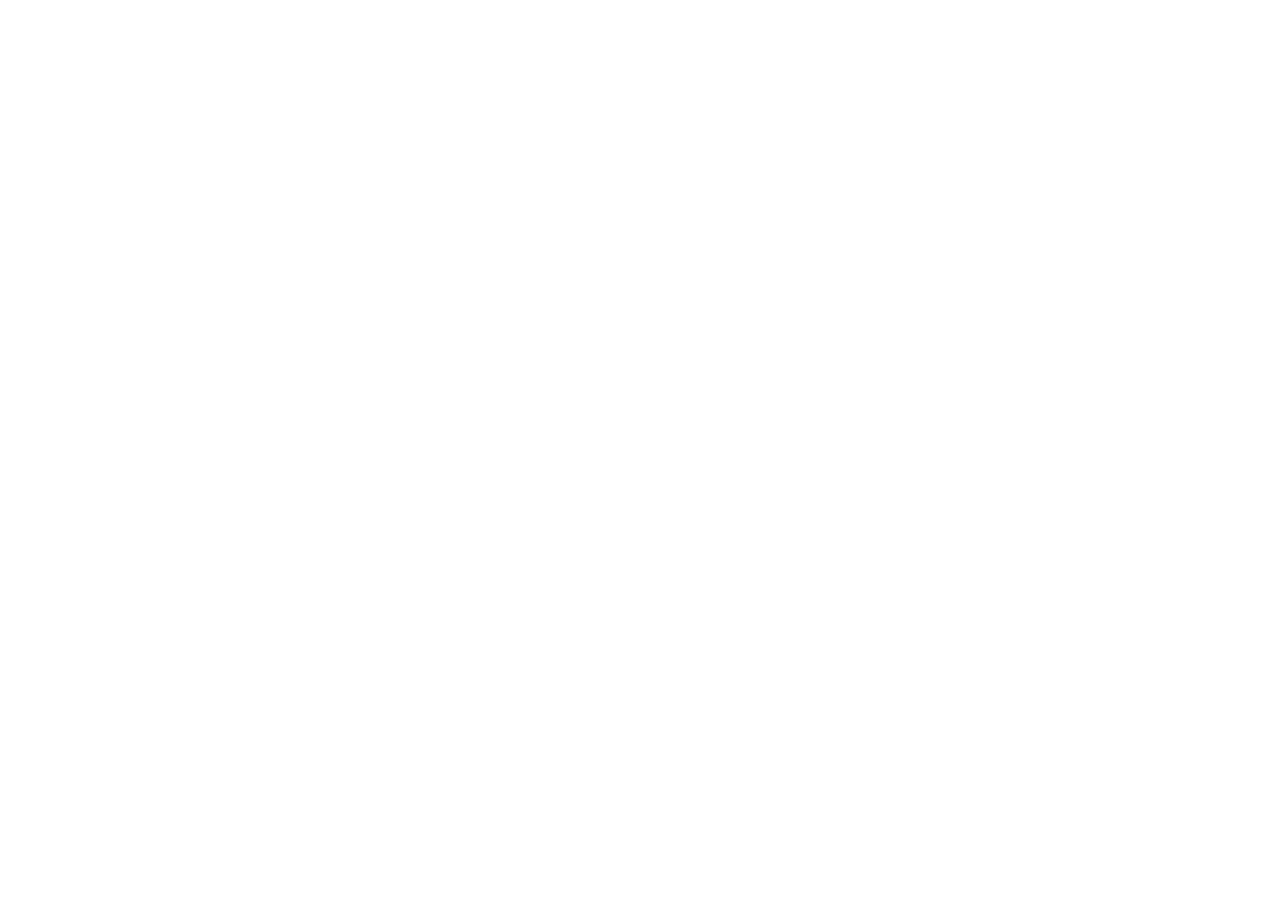
==== index.html @ c8b1a484 "1st commit" ====
<!DOCTYPE html>
<html lang="ja">
<head>
  <meta charset="UTF-8">
  <meta http-equiv="X-UA-Compatible" content="IE=edge">
  <meta name="viewport" content="width=device-width, initial-scale=1.0">
  <title>Document</title>
</head>
<body>
  
</body>
</html>
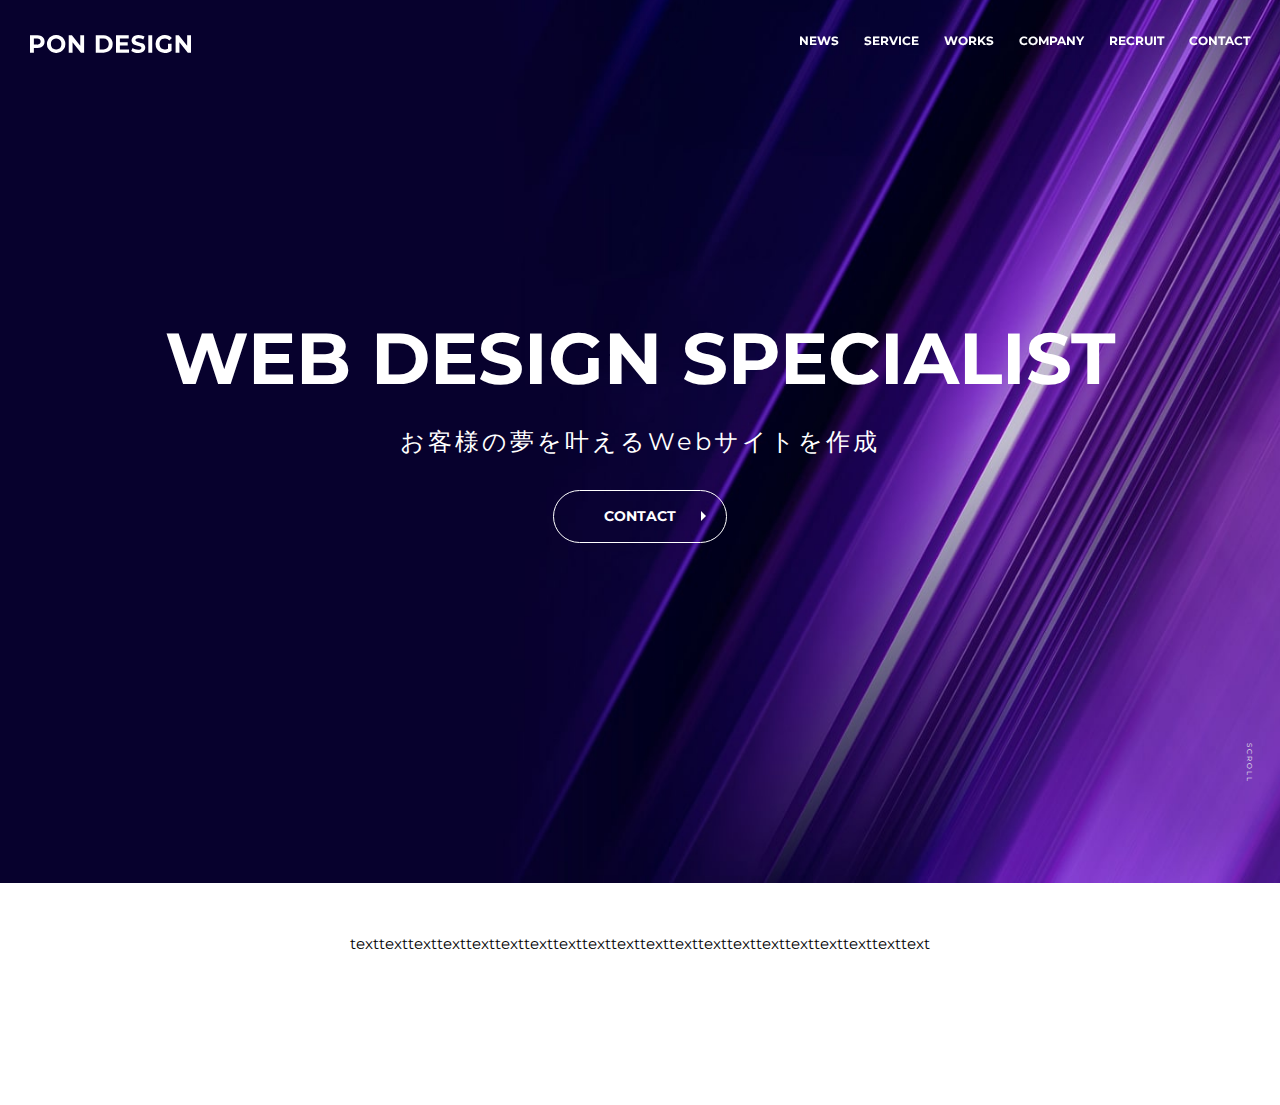
==== commit e07b43d8: "create header" ====
--- a/index.html
+++ b/index.html
@@ -1,12 +1,71 @@
 <!DOCTYPE html>
 <html lang="ja">
+
 <head>
   <meta charset="UTF-8">
   <meta http-equiv="X-UA-Compatible" content="IE=edge">
   <meta name="viewport" content="width=device-width, initial-scale=1.0">
   <title>Document</title>
+  <link rel="preconnect" href="https://fonts.googleapis.com">
+  <link rel="preconnect" href="https://fonts.gstatic.com" crossorigin>
+  <link href="https://fonts.googleapis.com/css2?family=Montserrat:wght@400;700&display=swap" rel="stylesheet">
+  <link rel="icon" type="image/x-icon" href="./img/favicon.ico">
+  <link rel="stylesheet" href="css/reset.css">
+  <link rel="stylesheet" href="css/style.css">
 </head>
+
 <body>
-  
+    <header class="flex">
+      <h1><a href="#"><img src="./img/logo.svg" alt="logo"></a></h1>
+
+      <nav class="gnav show">
+        <ul class="gnav_list flex">
+          <li><a href="#news">NEWS</a></li>
+          <li><a href="#service">SERVICE</a></li>
+          <li><a href="#works">WORKS</a></li>
+          <li><a href="#company">COMPANY</a></li>
+          <li><a href="#recruit">RECRUIT</a></li>
+          <li><a href="#contact">CONTACT</a></li>
+        </ul>
+      </nav>
+
+
+      <nav class="gnavSP">
+        <ul>
+          <li><a href="#news">NEWS</a></li>
+          <li><a href="#service">SERVICE</a></li>
+          <li><a href="#works">WORKS</a></li>
+          <li><a href="#company">COMPANY</a></li>
+          <li><a href="#recruit">RECRUIT</a></li>
+          <li><a href="#contact">CONTACT</a></li>
+        </ul>
+      </nav>
+
+      <button type="button" id="js-btnMenu" class="btnMenu">
+        <span class="btnMenu-line"></span>
+      </button>
+    </header>
+<div class="top_wrapper">
+    <div id="main_visual" class="centering_flex">
+      <div>
+        <h2>WEB DESIGN SPECIALIST</h2>
+        <p>お客様の夢を叶える<br>Webサイトを作成</p>
+        <button class="transparent_btn" type="button"><a href="./contact.html" id="button_after">CONTACT</a></button>
+      </div>
+      <div class="scrolldown1"><span>SCROLL</span></div>
+    </div>
+    <main>
+    <div class="main_wrapper ">
+      <p>
+      texttexttexttexttexttexttexttexttexttexttexttexttexttexttexttexttexttexttexttext
+    </p>
+    </div>
+  </main>
+</div>
+  <!-- <script src="./js/header.js"></script> -->
+
+  <!-- <script src="./js/footer.js"></script> -->
+  <script src="./js/main.js"></script>
 </body>
+
 </html>--- a/css/style.css
+++ b/css/style.css
@@ -0,0 +1,402 @@
+html {
+  font-size: 62.5%;
+}
+
+body {
+  font-size: 1.5rem;
+  line-height: 1.5;
+  font-family: "Montserrat", Arial, "Hiragino Kaku Gothic ProN", "Hiragino Sans", Meiryo, sans-serif;
+}
+
+h1,
+h2,
+h3,
+h4,
+h5,
+h6 {
+  font-weight: bold;
+}
+
+a {
+  display: inline-block;
+}
+
+img {
+  max-width: 100%;
+}
+
+.main_wrapper {
+  padding: 0 15px;
+  max-width: 1110px;
+  margin: 50px auto;
+  text-align: center;
+}
+
+.flex {
+  display: -webkit-box;
+  display: -ms-flexbox;
+  display: flex;
+  -webkit-box-pack: justify;
+      -ms-flex-pack: justify;
+          justify-content: space-between;
+  -webkit-box-align: center;
+      -ms-flex-align: center;
+          align-items: center;
+}
+
+.centering_flex {
+  display: -webkit-box;
+  display: -ms-flexbox;
+  display: flex;
+  -webkit-box-pack: center;
+      -ms-flex-pack: center;
+          justify-content: center;
+  -webkit-box-align: center;
+      -ms-flex-align: center;
+          align-items: center;
+}
+
+/*--------------------------------
+button
+---------------------------------*/
+.transparent_btn {
+  font-size: 1.4rem;
+  font-weight: bold;
+  padding: 15px 50px;
+  border-radius: 30px;
+  border: 1px solid white;
+  position: relative;
+}
+
+.transparent_btn a {
+  -webkit-transition: all 0.3s ease;
+  transition: all 0.3s ease;
+}
+
+.transparent_btn a::after {
+  content: "";
+  height: 10px;
+  width: 10px;
+  position: absolute;
+  right: 15px;
+  top: 20px;
+  border: 5px solid transparent;
+  border-left: 5px solid white;
+  -webkit-transition: all 0.2s ease;
+  transition: all 0.2s ease;
+}
+
+.transparent_btn .clicked::after {
+  -webkit-transform: translateX(5px);
+          transform: translateX(5px);
+}
+
+/*--------------------------------
+scroll animation
+---------------------------------*/
+.scrolldown1 {
+  position: absolute;
+  right: 30px;
+  bottom: 80px;
+}
+
+.scrolldown1 span {
+  -webkit-writing-mode: vertical-rl;
+      -ms-writing-mode: tb-rl;
+          writing-mode: vertical-rl;
+  position: absolute;
+  left: -7px;
+  top: -60px;
+  color: #eee;
+  font-size: 0.7rem;
+  letter-spacing: 0.3em;
+}
+
+.scrolldown1::after {
+  content: "";
+  position: absolute;
+  top: 100px;
+  width: 1px;
+  height: 0;
+  background: #eee;
+  -webkit-animation: pathmove 1.5s ease-in-out infinite;
+          animation: pathmove 1.5s ease-in-out infinite;
+}
+
+@-webkit-keyframes pathmove {
+  0% {
+    height: 0;
+    top: 0;
+  }
+  20% {
+    height: 100px;
+    top: 0;
+  }
+  40% {
+    height: 100px;
+    top: 0px;
+  }
+  60% {
+    height: 0;
+    top: 100px;
+  }
+  100% {
+    height: 0;
+    top: 100px;
+  }
+}
+
+@keyframes pathmove {
+  0% {
+    height: 0;
+    top: 0;
+  }
+  20% {
+    height: 100px;
+    top: 0;
+  }
+  40% {
+    height: 100px;
+    top: 0px;
+  }
+  60% {
+    height: 0;
+    top: 100px;
+  }
+  100% {
+    height: 0;
+    top: 100px;
+  }
+}
+
+/*--------------------------------
+header
+---------------------------------*/
+header {
+  color: white;
+  width: 100%;
+  font-weight: bold;
+  padding: 30px 30px;
+  position: -webkit-sticky;
+  position: sticky;
+  top: 0px;
+  z-index: 2;
+  -webkit-transition: all 0.3s ease;
+  transition: all 0.3s ease;
+}
+
+header.is_fixed {
+  position: fixed;
+  top: 0;
+  left: 0;
+  padding: 20px 30px;
+  background-color: #19141d;
+}
+
+header .gnav_list li {
+  font-size: 1.2rem;
+  display: inline-block;
+  padding-left: 25px;
+}
+
+header .gnav_list li a {
+  position: relative;
+}
+
+header .gnav_list li a::after {
+  content: "";
+  height: 1px;
+  width: 0;
+  position: absolute;
+  left: 0;
+  bottom: -5px;
+  background-color: white;
+  -webkit-transition: all 0.3s ease;
+  transition: all 0.3s ease;
+}
+
+header .gnav_list li a:hover::after {
+  width: 100%;
+}
+
+header .gnavSP {
+  display: none;
+}
+
+header .btnMenu {
+  display: none;
+}
+
+.top_wrapper {
+  position: relative;
+  top: -100px;
+}
+
+/*--------------------------------
+main_visual
+---------------------------------*/
+#main_visual {
+  position: relative;
+  background-image: url(../img/hero.jpg);
+  background-repeat: no-repeat;
+  background-position: center center;
+  background-size: cover;
+  height: 100vh;
+  color: #fff;
+  text-align: center;
+}
+
+#main_visual h2 {
+  font-size: 7.2rem;
+  line-height: 1;
+  margin-bottom: 30px;
+}
+
+#main_visual p {
+  font-size: 2.4rem;
+  margin-bottom: 30px;
+  letter-spacing: 0.3rem;
+}
+
+#main_visual p br {
+  display: none;
+}
+
+/*--------------------------------
+other
+---------------------------------*/
+.sample {
+  height: 400px;
+  background-color: antiquewhite;
+}
+
+/*--------------------------------
+SP
+---------------------------------*/
+@media screen and (max-width: 768px) {
+  header {
+    position: fixed;
+    padding: 20px 30px;
+  }
+  header.is_fixed {
+    background-color: transparent;
+  }
+  header img {
+    width: 120px;
+    display: -webkit-box;
+    display: -ms-flexbox;
+    display: flex;
+    -webkit-box-align: center;
+        -ms-flex-align: center;
+            align-items: center;
+  }
+  header .gnav {
+    display: none;
+  }
+  header .gnavSP {
+    position: fixed;
+    top: 0;
+    left: 0;
+    display: -webkit-box;
+    display: -ms-flexbox;
+    display: flex;
+    -webkit-box-orient: vertical;
+    -webkit-box-direction: normal;
+        -ms-flex-direction: column;
+            flex-direction: column;
+    visibility: hidden;
+    -webkit-box-align: center;
+        -ms-flex-align: center;
+            align-items: center;
+    -webkit-box-pack: center;
+        -ms-flex-pack: center;
+            justify-content: center;
+    width: 100%;
+    height: 100%;
+    -webkit-transition: all 0.3s ease;
+    transition: all 0.3s ease;
+    opacity: 0;
+    background: linear-gradient(135deg, #7a33a3, #11095a);
+    text-align: center;
+    z-index: 2;
+  }
+  header .gnavSP li:not(:last-child) {
+    margin-bottom: 25px;
+  }
+  header .show {
+    visibility: visible;
+    opacity: 1;
+  }
+  header .btnMenu {
+    display: inline-block;
+    width: 30px;
+    height: 30px;
+    text-align: center;
+  }
+  header .btnMenu-line {
+    position: relative;
+    z-index: 3;
+    display: block;
+    width: 30px;
+    height: 2px;
+    -webkit-transition: all .3s;
+    transition: all .3s;
+    border-radius: 4px;
+    background-color: #fff;
+  }
+  header .btnMenu-line::before,
+  header .btnMenu-line::after {
+    position: absolute;
+    display: block;
+    width: 100%;
+    height: 100%;
+    content: "";
+    -webkit-transition: inherit;
+    transition: inherit;
+    border-radius: 4px;
+    background-color: inherit;
+  }
+  header .btnMenu-line::before {
+    top: -8px;
+  }
+  header .btnMenu-line::after {
+    top: 8px;
+  }
+  header .btnMenu.active .btnMenu-line {
+    background-color: transparent;
+  }
+  header .btnMenu.active .btnMenu-line::before,
+  header .btnMenu.active .btnMenu-line::after {
+    top: 0;
+    background-color: #fff;
+  }
+  header .btnMenu.active .btnMenu-line::before {
+    -webkit-transform: rotate(45deg);
+            transform: rotate(45deg);
+  }
+  header .btnMenu.active .btnMenu-line::after {
+    -webkit-transform: rotate(-45deg);
+            transform: rotate(-45deg);
+  }
+  /*--------------------------------
+main_visual
+---------------------------------*/
+  #main_visual {
+    padding: 0 30px;
+    text-align: left;
+  }
+  #main_visual h2 {
+    font-size: 4.8rem;
+    line-height: 1;
+    margin-bottom: 30px;
+  }
+  #main_visual p {
+    font-size: 1.6rem;
+    margin-bottom: 30px;
+    letter-spacing: 0.3rem;
+  }
+  #main_visual p br {
+    display: inline-block;
+  }
+}
+/*# sourceMappingURL=style.css.map */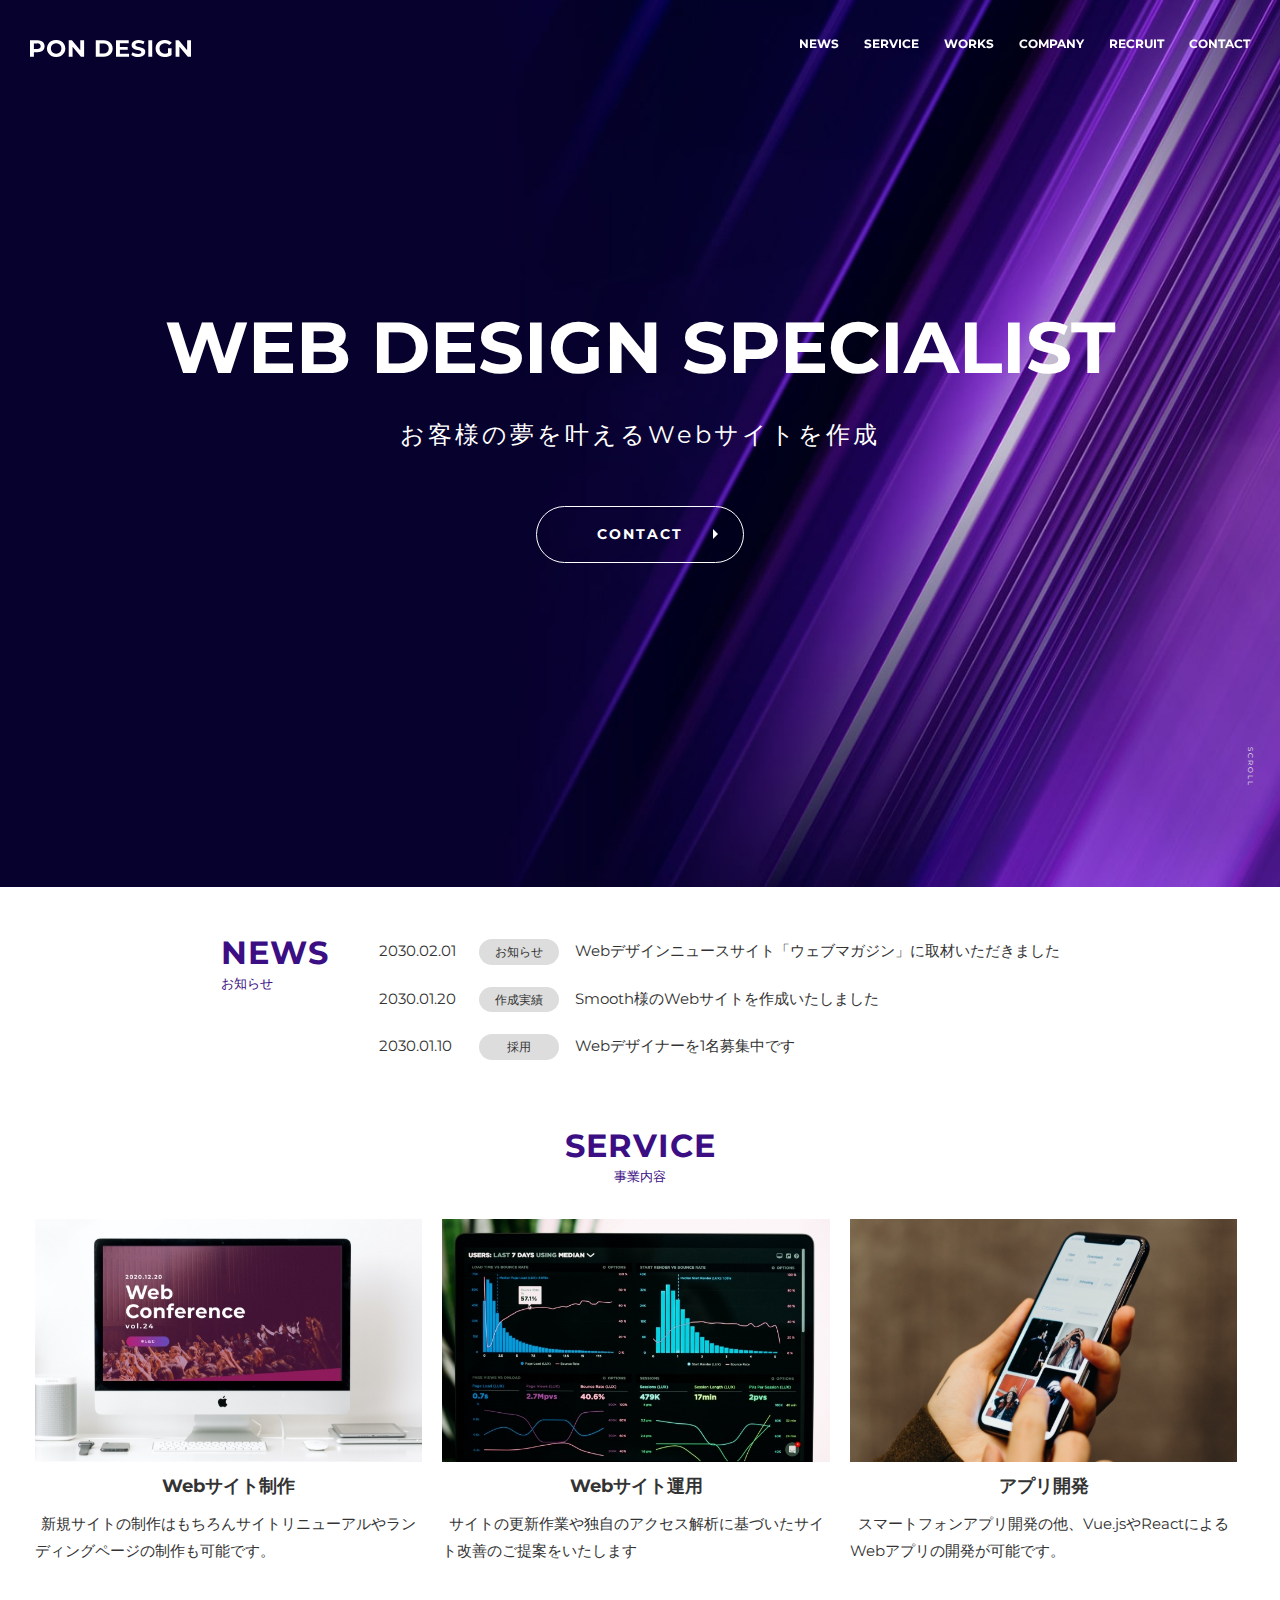
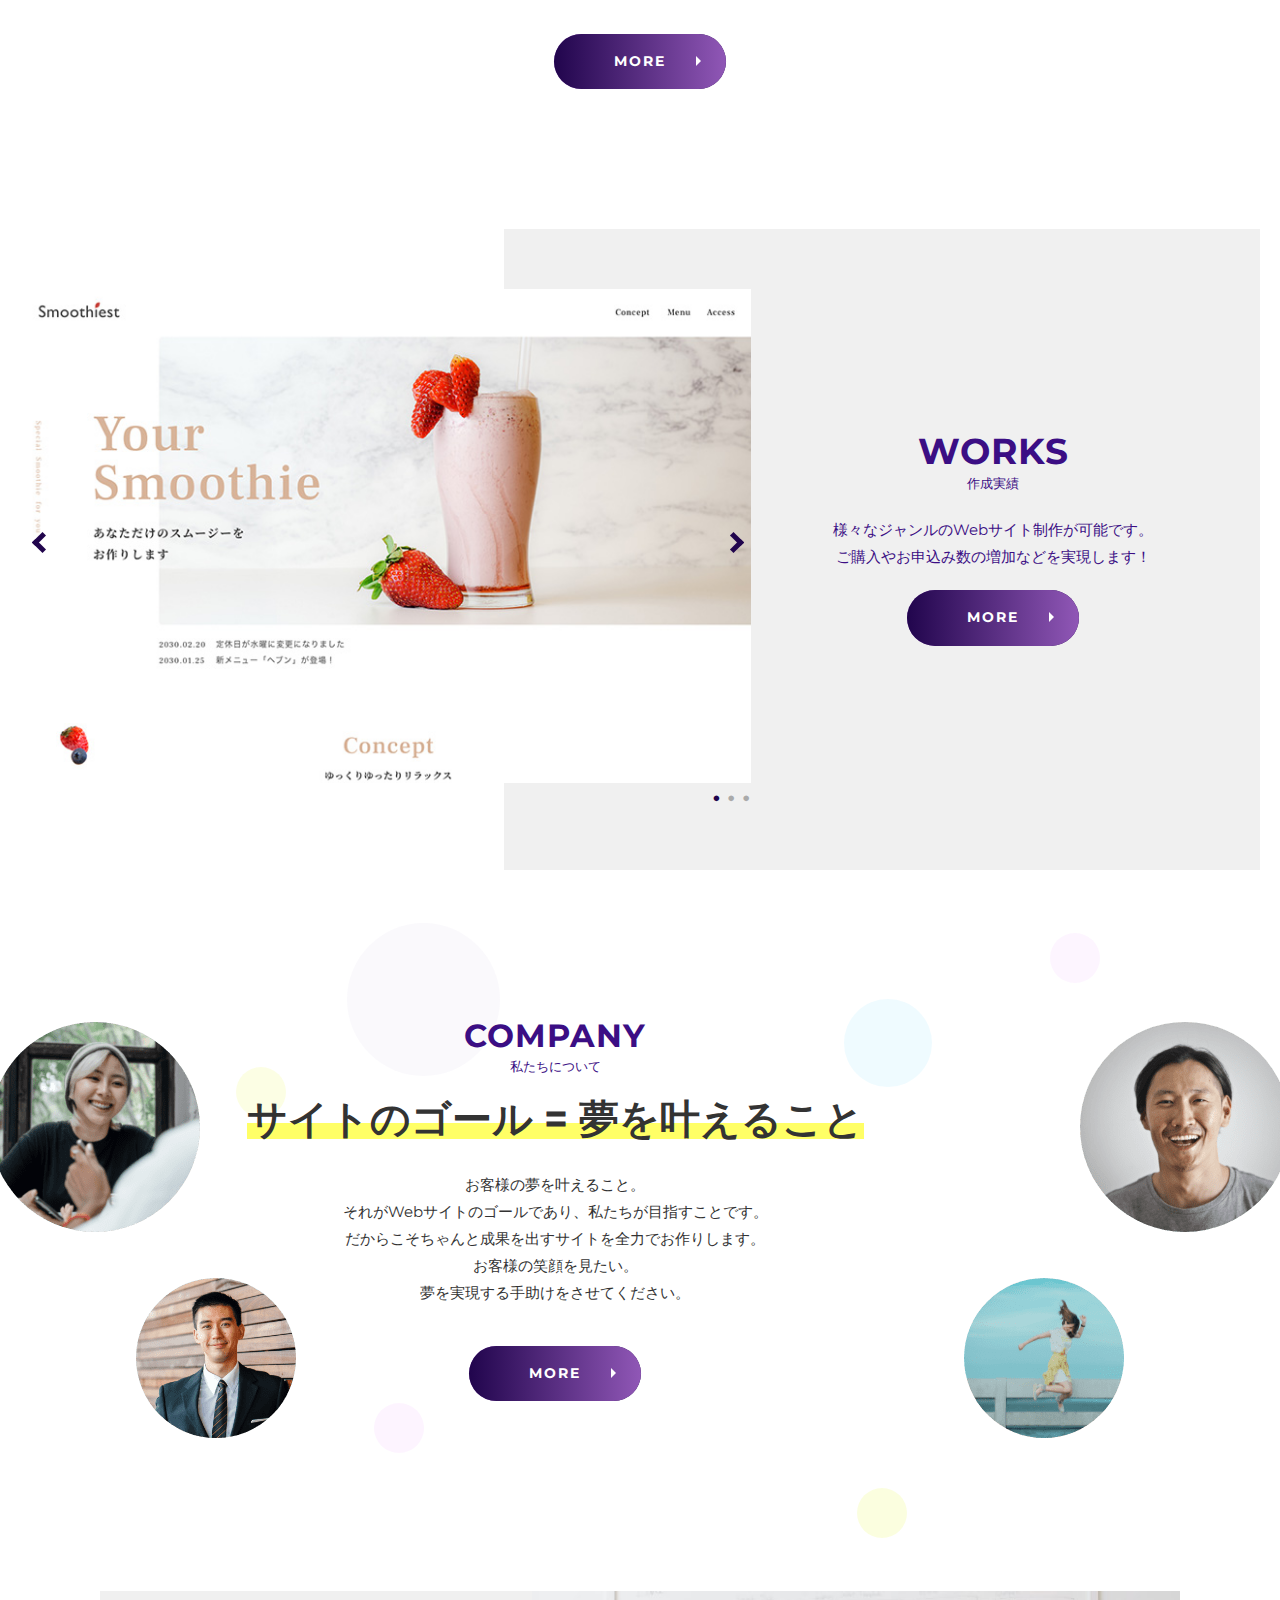
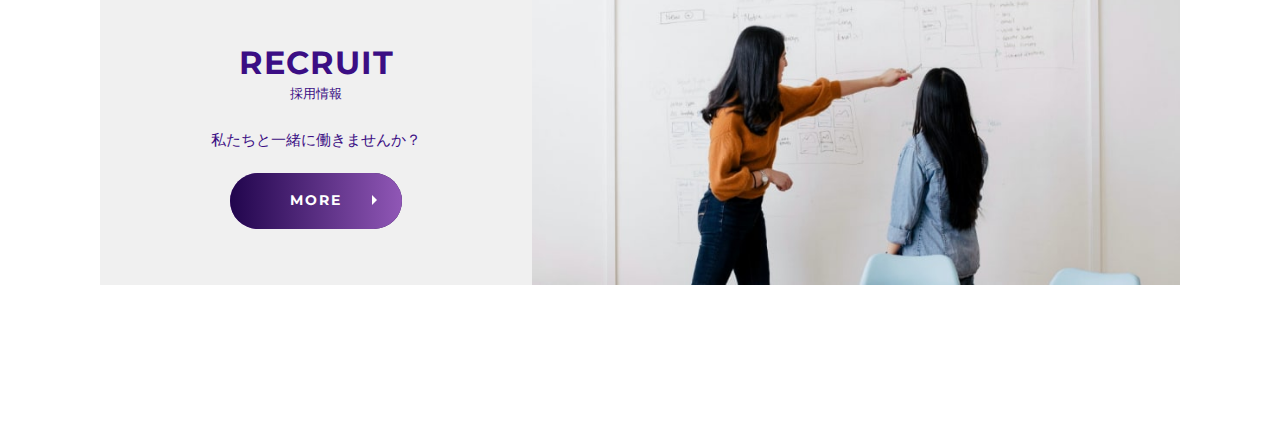
==== commit 4e78846e: "create top page" ====
--- a/index.html
+++ b/index.html
@@ -10,58 +10,186 @@
   <link rel="preconnect" href="https://fonts.gstatic.com" crossorigin>
   <link href="https://fonts.googleapis.com/css2?family=Montserrat:wght@400;700&display=swap" rel="stylesheet">
   <link rel="icon" type="image/x-icon" href="./img/favicon.ico">
-  <link rel="stylesheet" href="css/reset.css">
-  <link rel="stylesheet" href="css/style.css">
+  <link rel="stylesheet" href="scss/style.css">
+  <link rel="stylesheet" href="https://use.fontawesome.com/releases/v5.15.4/css/all.css" integrity="sha384-DyZ88mC6Up2uqS4h/KRgHuoeGwBcD4Ng9SiP4dIRy0EXTlnuz47vAwmeGwVChigm" crossorigin="anonymous">
 </head>
 
 <body>
-    <header class="flex">
-      <h1><a href="#"><img src="./img/logo.svg" alt="logo"></a></h1>
+  
+  <header class="flex">
+    <h1><a href="#"><img src="./img/logo.svg" alt="logo"></a></h1>
 
-      <nav class="gnav show">
-        <ul class="gnav_list flex">
-          <li><a href="#news">NEWS</a></li>
-          <li><a href="#service">SERVICE</a></li>
-          <li><a href="#works">WORKS</a></li>
-          <li><a href="#company">COMPANY</a></li>
-          <li><a href="#recruit">RECRUIT</a></li>
-          <li><a href="#contact">CONTACT</a></li>
-        </ul>
-      </nav>
+    <nav class="gnav show">
+      <ul class="gnav_list flex">
+        <li><a href="#news">NEWS</a></li>
+        <li><a href="#service">SERVICE</a></li>
+        <li><a href="#works">WORKS</a></li>
+        <li><a href="#company">COMPANY</a></li>
+        <li><a href="#recruit">RECRUIT</a></li>
+        <li><a href="#contact">CONTACT</a></li>
+      </ul>
+    </nav>
 
 
-      <nav class="gnavSP">
-        <ul>
-          <li><a href="#news">NEWS</a></li>
-          <li><a href="#service">SERVICE</a></li>
-          <li><a href="#works">WORKS</a></li>
-          <li><a href="#company">COMPANY</a></li>
-          <li><a href="#recruit">RECRUIT</a></li>
-          <li><a href="#contact">CONTACT</a></li>
-        </ul>
-      </nav>
+    <nav class="gnavSP">
+      <ul>
+        <li><a href="#news">NEWS</a></li>
+        <li><a href="#service">SERVICE</a></li>
+        <li><a href="#works">WORKS</a></li>
+        <li><a href="#company">COMPANY</a></li>
+        <li><a href="#recruit">RECRUIT</a></li>
+        <li><a href="#contact">CONTACT</a></li>
+      </ul>
+    </nav>
 
-      <button type="button" id="js-btnMenu" class="btnMenu">
-        <span class="btnMenu-line"></span>
-      </button>
-    </header>
-<div class="top_wrapper">
+    <button type="button" id="js-btnMenu" class="btnMenu">
+      <span class="btnMenu-line"></span>
+    </button>
+
+    <button id="scroll_top_btn"><i class="fas fa-arrow-up"></i></button>
+  </header>
+
+  <div class="top_wrapper">
+
     <div id="main_visual" class="centering_flex">
       <div>
         <h2>WEB DESIGN SPECIALIST</h2>
         <p>お客様の夢を叶える<br>Webサイトを作成</p>
-        <button class="transparent_btn" type="button"><a href="./contact.html" id="button_after">CONTACT</a></button>
+        <button class="btn_transparent" type="button"><a href="./contact.html" id="button_after">CONTACT</a></button>
       </div>
       <div class="scrolldown1"><span>SCROLL</span></div>
     </div>
+
     <main>
-    <div class="main_wrapper ">
-      <p>
-      texttexttexttexttexttexttexttexttexttexttexttexttexttexttexttexttexttexttexttext
-    </p>
-    </div>
-  </main>
-</div>
+
+      <div id="news" class="flex wrapper_1110">
+        <div class="category">
+          <h3>NEWS</h3>
+          <span>お知らせ</span>
+        </div>
+        <ul>
+          <li class="flex">
+            <div class="news_data">
+              <time datetime="2030-02-01">2030.02.01</time>
+              <div class="news_category">
+                <div class="centering_flex">お知らせ</div>
+              </div>
+            </div>
+            <div class="news_data">Webデザインニュースサイト「ウェブマガジン」に取材いただきました</div>
+          </li>
+          <li class="flex">
+            <div class="news_data">
+              <time datetime="2030-01-20">2030.01.20</time>
+              <div class="news_category">
+                <div class="centering_flex">作成実績</div>
+              </div>
+            </div>
+            <div class="news_data">Smooth様のWebサイトを作成いたしました</div>
+          </li>
+          <li class="flex">
+            <div class="news_data">
+              <time datetime="2030-01−10">2030.01.10</time>
+              <div class="news_category">
+                <div class="centering_flex">採用</div>
+              </div>
+            </div>
+            <div class="news_data">Webデザイナーを1名募集中です</div>
+          </li>
+        </ul>
+      </div>
+
+      <div id="service" class="wrapper_1260">
+        <div class="category">
+          <h3>SERVICE</h3>
+          <span>事業内容</span>
+        </div>
+        <div id="service_items" class="flex">
+          <div class="service_item">
+            <img src="./img/service01.jpg" alt="">
+            <h4>Webサイト制作</h4>
+            <p>新規サイトの制作はもちろんサイトリニューアルやランディングページの制作も可能です。</p>
+          </div>
+          <div class="service_item">
+            <img src="./img/service02.jpg" alt="">
+            <h4>Webサイト運用</h4>
+            <p>サイトの更新作業や独自のアクセス解析に基づいたサイト改善のご提案をいたします</p>
+          </div>
+          <div class="service_item">
+            <img src="./img/service03.jpg" alt="">
+            <h4>アプリ開発</h4>
+            <p>スマートフォンアプリ開発の他、Vue.jsやReactによるWebアプリの開発が可能です。</p>
+          </div>
+        </div>
+        <div class="wrapper_1110">
+          <button type="button" class="btn_primary"><a href="./service.html">MORE</a></button>
+        </div>
+      </div>
+
+      <div id="works" class="wrapper_1260">
+        <div class="flex">
+          <div class="slide_wrapper">
+            <div id="slide_img">
+            </div>
+            <div class='btns'>
+              <button id='prev'></button>
+              <button id='next'></button>
+            </div>
+            <div class="dots">
+              <span class="dot">●</span>
+              <span class="dot">●</span>
+              <span class="dot">●</span>
+            </div>
+          </div>
+          <div class="category">
+            <h3>WORKS</h3>
+            <span>作成実績</span>
+            <p>様々なジャンルのWebサイト制作が可能です。<br>
+              ご購入やお申込み数の増加などを実現します！</p>
+            <button type="button" class="btn_primary"><a href="./service.html">MORE</a></button>
+          </div>
+        </div>
+
+
+      </div>
+
+      <div id="company">
+        <div class="wrapper_1110">
+          <div class="category">
+            <h3>COMPANY</h3>
+            <span>私たちについて</span>
+          </div>
+          <span class="company_theme">サイトのゴール = <br>夢を叶えること</span>
+          <p>お客様の夢を叶えること。<br>
+            それがWebサイトのゴールであり、私たちが目指すことです。<br>
+            だからこそちゃんと成果を出すサイトを全力でお作りします。<br>
+            お客様の笑顔を見たい。<br>
+            夢を実現する手助けをさせてください。<br>
+          </p>
+          <button type="button" class="btn_primary"><a href="./company.html">MORE</a></button>
+        </div>
+      </div>
+
+      <div id="recruit">
+        <div class="wrapper_1110 flex">
+          <div class="category centering_flex">
+            <div>
+              <h3>RECRUIT</h3>
+              <span>採用情報</span>
+              <p>私たちと一緒に働きませんか？</p>
+              <button type="button" class="btn_primary"><a href="./recruit.html">MORE</a></button>
+            </div>
+          </div>
+          <img src="./img/recruit.jpg" alt="">
+
+
+
+          </xdiv>
+
+        </div>
+
+    </main>
+
+  </div>
   <!-- <script src="./js/header.js"></script> -->
 
   <!-- <script src="./js/footer.js"></script> -->
--- a/scss/style.css
+++ b/scss/style.css
@@ -0,0 +1,1323 @@
+/*! destyle.css v2.0.2 | MIT License | https://github.com/nicolas-cusan/destyle.css */
+/* Reset box-model and set borders */
+/* ============================================ */
+*,
+::before,
+::after {
+  -webkit-box-sizing: border-box;
+          box-sizing: border-box;
+  border-style: solid;
+  border-width: 0;
+}
+
+/* Document */
+/* ============================================ */
+/**
+ * 1. Correct the line height in all browsers.
+ * 2. Prevent adjustments of font size after orientation changes in iOS.
+ * 3. Remove gray overlay on links for iOS.
+ */
+html {
+  line-height: 1.15;
+  /* 1 */
+  -webkit-text-size-adjust: 100%;
+  /* 2 */
+  -webkit-tap-highlight-color: transparent;
+  /* 3*/
+}
+
+/* Sections */
+/* ============================================ */
+/**
+ * Remove the margin in all browsers.
+ */
+body {
+  margin: 0;
+}
+
+/**
+ * Render the `main` element consistently in IE.
+ */
+main {
+  display: block;
+}
+
+/* Vertical rhythm */
+/* ============================================ */
+p,
+table,
+blockquote,
+address,
+pre,
+iframe,
+form,
+figure,
+dl {
+  margin: 0;
+}
+
+/* Headings */
+/* ============================================ */
+h1,
+h2,
+h3,
+h4,
+h5,
+h6 {
+  font-size: inherit;
+  line-height: inherit;
+  font-weight: inherit;
+  margin: 0;
+}
+
+/* Lists (enumeration) */
+/* ============================================ */
+ul,
+ol {
+  margin: 0;
+  padding: 0;
+  list-style: none;
+}
+
+/* Lists (definition) */
+/* ============================================ */
+dt {
+  font-weight: bold;
+}
+
+dd {
+  margin-left: 0;
+}
+
+/* Grouping content */
+/* ============================================ */
+/**
+ * 1. Add the correct box sizing in Firefox.
+ * 2. Show the overflow in Edge and IE.
+ */
+hr {
+  -webkit-box-sizing: content-box;
+          box-sizing: content-box;
+  /* 1 */
+  height: 0;
+  /* 1 */
+  overflow: visible;
+  /* 2 */
+  border-top-width: 1px;
+  margin: 0;
+  clear: both;
+  color: inherit;
+}
+
+/**
+ * 1. Correct the inheritance and scaling of font size in all browsers.
+ * 2. Correct the odd `em` font sizing in all browsers.
+ */
+pre {
+  font-family: monospace, monospace;
+  /* 1 */
+  font-size: inherit;
+  /* 2 */
+}
+
+address {
+  font-style: inherit;
+}
+
+/* Text-level semantics */
+/* ============================================ */
+/**
+ * Remove the gray background on active links in IE 10.
+ */
+a {
+  background-color: transparent;
+  text-decoration: none;
+  color: inherit;
+}
+
+/**
+ * 1. Remove the bottom border in Chrome 57-
+ * 2. Add the correct text decoration in Chrome, Edge, IE, Opera, and Safari.
+ */
+abbr[title] {
+  text-decoration: underline;
+  /* 2 */
+  -webkit-text-decoration: underline dotted;
+          text-decoration: underline dotted;
+  /* 2 */
+}
+
+/**
+ * Add the correct font weight in Chrome, Edge, and Safari.
+ */
+b,
+strong {
+  font-weight: bolder;
+}
+
+/**
+ * 1. Correct the inheritance and scaling of font size in all browsers.
+ * 2. Correct the odd `em` font sizing in all browsers.
+ */
+code,
+kbd,
+samp {
+  font-family: monospace, monospace;
+  /* 1 */
+  font-size: inherit;
+  /* 2 */
+}
+
+/**
+ * Add the correct font size in all browsers.
+ */
+small {
+  font-size: 80%;
+}
+
+/**
+ * Prevent `sub` and `sup` elements from affecting the line height in
+ * all browsers.
+ */
+sub,
+sup {
+  font-size: 75%;
+  line-height: 0;
+  position: relative;
+  vertical-align: baseline;
+}
+
+sub {
+  bottom: -0.25em;
+}
+
+sup {
+  top: -0.5em;
+}
+
+/* Embedded content */
+/* ============================================ */
+/**
+ * Prevent vertical alignment issues.
+ */
+img,
+embed,
+object,
+iframe {
+  vertical-align: bottom;
+}
+
+/* Forms */
+/* ============================================ */
+/**
+ * Reset form fields to make them styleable
+ */
+button,
+input,
+optgroup,
+select,
+textarea {
+  -webkit-appearance: none;
+  -moz-appearance: none;
+       appearance: none;
+  vertical-align: middle;
+  color: inherit;
+  font: inherit;
+  background: transparent;
+  padding: 0;
+  margin: 0;
+  outline: 0;
+  border-radius: 0;
+  text-align: inherit;
+}
+
+/**
+ * Reset radio and checkbox appearance to preserve their look in iOS.
+ */
+[type="checkbox"] {
+  -webkit-appearance: checkbox;
+  -moz-appearance: checkbox;
+       appearance: checkbox;
+}
+
+[type="radio"] {
+  -webkit-appearance: radio;
+  -moz-appearance: radio;
+       appearance: radio;
+}
+
+/**
+ * Show the overflow in IE.
+ * 1. Show the overflow in Edge.
+ */
+button,
+input {
+  /* 1 */
+  overflow: visible;
+}
+
+/**
+ * Remove the inheritance of text transform in Edge, Firefox, and IE.
+ * 1. Remove the inheritance of text transform in Firefox.
+ */
+button,
+select {
+  /* 1 */
+  text-transform: none;
+}
+
+/**
+ * Correct the inability to style clickable types in iOS and Safari.
+ */
+button,
+[type="button"],
+[type="reset"],
+[type="submit"] {
+  cursor: pointer;
+  -webkit-appearance: none;
+  -moz-appearance: none;
+       appearance: none;
+}
+
+button[disabled],
+[type="button"][disabled],
+[type="reset"][disabled],
+[type="submit"][disabled] {
+  cursor: default;
+}
+
+/**
+ * Remove the inner border and padding in Firefox.
+ */
+button::-moz-focus-inner,
+[type="button"]::-moz-focus-inner,
+[type="reset"]::-moz-focus-inner,
+[type="submit"]::-moz-focus-inner {
+  border-style: none;
+  padding: 0;
+}
+
+/**
+ * Restore the focus styles unset by the previous rule.
+ */
+button:-moz-focusring,
+[type="button"]:-moz-focusring,
+[type="reset"]:-moz-focusring,
+[type="submit"]:-moz-focusring {
+  outline: 1px dotted ButtonText;
+}
+
+/**
+ * Remove arrow in IE10 & IE11
+ */
+select::-ms-expand {
+  display: none;
+}
+
+/**
+ * Remove padding
+ */
+option {
+  padding: 0;
+}
+
+/**
+ * Reset to invisible
+ */
+fieldset {
+  margin: 0;
+  padding: 0;
+  min-width: 0;
+}
+
+/**
+ * 1. Correct the text wrapping in Edge and IE.
+ * 2. Correct the color inheritance from `fieldset` elements in IE.
+ * 3. Remove the padding so developers are not caught out when they zero out
+ *    `fieldset` elements in all browsers.
+ */
+legend {
+  color: inherit;
+  /* 2 */
+  display: table;
+  /* 1 */
+  max-width: 100%;
+  /* 1 */
+  padding: 0;
+  /* 3 */
+  white-space: normal;
+  /* 1 */
+}
+
+/**
+ * Add the correct vertical alignment in Chrome, Firefox, and Opera.
+ */
+progress {
+  vertical-align: baseline;
+}
+
+/**
+ * Remove the default vertical scrollbar in IE 10+.
+ */
+textarea {
+  overflow: auto;
+}
+
+/**
+ * Correct the cursor style of increment and decrement buttons in Chrome.
+ */
+[type="number"]::-webkit-inner-spin-button,
+[type="number"]::-webkit-outer-spin-button {
+  height: auto;
+}
+
+/**
+ * 1. Correct the outline style in Safari.
+ */
+[type="search"] {
+  outline-offset: -2px;
+  /* 1 */
+}
+
+/**
+ * Remove the inner padding in Chrome and Safari on macOS.
+ */
+[type="search"]::-webkit-search-decoration {
+  -webkit-appearance: none;
+}
+
+/**
+ * 1. Correct the inability to style clickable types in iOS and Safari.
+ * 2. Change font properties to `inherit` in Safari.
+ */
+::-webkit-file-upload-button {
+  -webkit-appearance: button;
+  /* 1 */
+  font: inherit;
+  /* 2 */
+}
+
+/**
+ * Clickable labels
+ */
+label[for] {
+  cursor: pointer;
+}
+
+/* Interactive */
+/* ============================================ */
+/*
+ * Add the correct display in Edge, IE 10+, and Firefox.
+ */
+details {
+  display: block;
+}
+
+/*
+ * Add the correct display in all browsers.
+ */
+summary {
+  display: list-item;
+}
+
+/*
+ * Remove outline for editable content.
+ */
+[contenteditable] {
+  outline: none;
+}
+
+/* Table */
+/* ============================================ */
+table {
+  border-collapse: collapse;
+  border-spacing: 0;
+}
+
+caption {
+  text-align: left;
+}
+
+td,
+th {
+  vertical-align: top;
+  padding: 0;
+}
+
+th {
+  text-align: left;
+  font-weight: bold;
+}
+
+/* Misc */
+/* ============================================ */
+/**
+ * Add the correct display in IE 10+.
+ */
+template {
+  display: none;
+}
+
+/**
+ * Add the correct display in IE 10.
+ */
+[hidden] {
+  display: none;
+}
+
+html {
+  font-size: 62.5%;
+}
+
+body {
+  font-size: 1.5rem;
+  line-height: 1.8;
+  font-family: "Montserrat", Arial, "Hiragino Kaku Gothic ProN", "Hiragino Sans", Meiryo, sans-serif;
+  color: #333;
+}
+
+h1,
+h2,
+h3,
+h4,
+h5,
+h6 {
+  font-weight: bold;
+}
+
+a {
+  display: inline-block;
+}
+
+img {
+  max-width: 100%;
+}
+
+.top_wrapper {
+  position: relative;
+  top: -100px;
+}
+
+.wrapper_1260 {
+  padding: 0 15px;
+  max-width: 1260px;
+  margin: 50px auto;
+  text-align: center;
+}
+
+.wrapper_1110 {
+  padding: 0 15px;
+  max-width: 1110px;
+  margin: 50px auto;
+  text-align: center;
+}
+
+.wrapper_920 {
+  padding: 0 15px;
+  max-width: 920px;
+  margin: 50px auto;
+  text-align: center;
+}
+
+.flex {
+  display: -webkit-box;
+  display: -ms-flexbox;
+  display: flex;
+  -webkit-box-pack: justify;
+      -ms-flex-pack: justify;
+          justify-content: space-between;
+  -webkit-box-align: center;
+      -ms-flex-align: center;
+          align-items: center;
+}
+
+.centering_flex {
+  display: -webkit-box;
+  display: -ms-flexbox;
+  display: flex;
+  -webkit-box-pack: center;
+      -ms-flex-pack: center;
+          justify-content: center;
+  -webkit-box-align: center;
+      -ms-flex-align: center;
+          align-items: center;
+}
+
+header {
+  color: white;
+  width: 100%;
+  font-weight: bold;
+  padding: 30px 30px;
+  position: -webkit-sticky;
+  position: sticky;
+  top: 0px;
+  z-index: 2;
+  -webkit-transition: all 0.3s ease;
+  transition: all 0.3s ease;
+}
+
+header.is_fixed {
+  position: fixed;
+  top: 0;
+  left: 0;
+  padding: 20px 30px;
+  background-color: #21054d;
+}
+
+header .gnav_list li {
+  font-size: 1.2rem;
+  display: inline-block;
+  padding-left: 25px;
+}
+
+header .gnav_list li a {
+  position: relative;
+}
+
+header .gnav_list li a::after {
+  content: "";
+  height: 1px;
+  width: 0;
+  position: absolute;
+  left: 0;
+  bottom: -5px;
+  background-color: white;
+  -webkit-transition: all 0.3s ease;
+  transition: all 0.3s ease;
+}
+
+header .gnav_list li a:hover::after {
+  width: 100%;
+}
+
+header .gnavSP {
+  display: none;
+}
+
+header .btnMenu {
+  display: none;
+}
+
+header #scroll_top_btn {
+  position: fixed;
+  right: 50px;
+  bottom: 50px;
+  z-index: 1;
+  width: 50px;
+  height: 50px;
+  text-align: center;
+  border-radius: 50px;
+  background-color: #3b0e84;
+  -webkit-transition: all 0.4s ease;
+  transition: all 0.4s ease;
+  opacity: 0;
+}
+
+@media screen and (max-width: 768px) {
+  header {
+    position: fixed;
+    padding: 15px 20px;
+  }
+  header.is_fixed {
+    background-color: #21054d;
+    padding: 15px 20px;
+  }
+  header img {
+    width: 120px;
+    display: -webkit-box;
+    display: -ms-flexbox;
+    display: flex;
+    -webkit-box-align: center;
+        -ms-flex-align: center;
+            align-items: center;
+  }
+  header .gnav {
+    display: none;
+  }
+  header .gnavSP {
+    position: fixed;
+    top: 0;
+    left: 0;
+    display: -webkit-box;
+    display: -ms-flexbox;
+    display: flex;
+    -webkit-box-orient: vertical;
+    -webkit-box-direction: normal;
+        -ms-flex-direction: column;
+            flex-direction: column;
+    visibility: hidden;
+    -webkit-box-align: center;
+        -ms-flex-align: center;
+            align-items: center;
+    -webkit-box-pack: center;
+        -ms-flex-pack: center;
+            justify-content: center;
+    width: 100%;
+    height: 100%;
+    -webkit-transition: all 0.3s ease;
+    transition: all 0.3s ease;
+    opacity: 0;
+    background: linear-gradient(135deg, #9057b6, #21054d);
+    text-align: center;
+    z-index: 2;
+  }
+  header .gnavSP li:not(:last-child) {
+    margin-bottom: 25px;
+  }
+  header .show {
+    visibility: visible;
+    opacity: 1;
+  }
+  header .btnMenu {
+    position: relative;
+    display: inline-block;
+    width: 30px;
+    height: 30px;
+    text-align: center;
+    z-index: 3;
+  }
+  header .btnMenu-line {
+    position: relative;
+    display: block;
+    width: 30px;
+    height: 2px;
+    -webkit-transition: all .3s;
+    transition: all .3s;
+    border-radius: 4px;
+    background-color: #fff;
+  }
+  header .btnMenu-line::before,
+  header .btnMenu-line::after {
+    position: absolute;
+    display: block;
+    width: 100%;
+    height: 100%;
+    content: "";
+    -webkit-transition: inherit;
+    transition: inherit;
+    border-radius: 4px;
+    background-color: inherit;
+  }
+  header .btnMenu-line::before {
+    top: -8px;
+  }
+  header .btnMenu-line::after {
+    top: 8px;
+  }
+  header .btnMenu.active .btnMenu-line {
+    background-color: transparent;
+  }
+  header .btnMenu.active .btnMenu-line::before,
+  header .btnMenu.active .btnMenu-line::after {
+    top: 0;
+    background-color: #fff;
+  }
+  header .btnMenu.active .btnMenu-line::before {
+    -webkit-transform: rotate(45deg);
+            transform: rotate(45deg);
+  }
+  header .btnMenu.active .btnMenu-line::after {
+    -webkit-transform: rotate(-45deg);
+            transform: rotate(-45deg);
+  }
+}
+
+.btn_transparent {
+  color: white;
+  font-size: 1.4rem;
+  font-weight: bold;
+  border-radius: 30px;
+  border: 1px solid white;
+  position: relative;
+  letter-spacing: 0.2rem;
+  -webkit-transition: all 0.3s ease;
+  transition: all 0.3s ease;
+}
+
+.btn_transparent:hover {
+  opacity: 0.8;
+}
+
+.btn_transparent a {
+  padding: 15px 60px;
+  display: block;
+}
+
+.btn_transparent::after {
+  content: "";
+  height: 10px;
+  width: 10px;
+  position: absolute;
+  right: 20px;
+  top: 22px;
+  border: 5px solid transparent;
+  border-left: 5px solid white;
+  -webkit-transition: all 0.3s ease;
+  transition: all 0.3s ease;
+}
+
+.btn_transparent:hover::after {
+  -webkit-transform: translateX(5px);
+          transform: translateX(5px);
+}
+
+.btn_primary {
+  color: white;
+  font-size: 1.4rem;
+  font-weight: bold;
+  border-radius: 30px;
+  position: relative;
+  letter-spacing: 0.2rem;
+  -webkit-transition: all 0.3s ease;
+  transition: all 0.3s ease;
+  background: -webkit-gradient(linear, left top, right top, from(#9057b6), to(#21054d));
+  background: linear-gradient(90deg, #9057b6, #21054d);
+}
+
+.btn_primary::before {
+  content: "";
+  position: absolute;
+  top: 0;
+  left: 0;
+  border-radius: 30px;
+  width: 100%;
+  height: 100%;
+  background: -webkit-gradient(linear, right top, left top, from(#9057b6), to(#21054d));
+  background: linear-gradient(-90deg, #9057b6, #21054d);
+  opacity: 1;
+  -webkit-transition: all 0.3s ease;
+  transition: all 0.3s ease;
+}
+
+.btn_primary:hover::before {
+  opacity: 0;
+}
+
+.btn_primary a {
+  padding: 15px 60px;
+  display: block;
+  position: relative;
+}
+
+.btn_primary::after {
+  content: "";
+  height: 10px;
+  width: 10px;
+  position: absolute;
+  right: 20px;
+  top: 22px;
+  border: 5px solid transparent;
+  border-left: 5px solid white;
+  -webkit-transition: all 0.3s ease;
+  transition: all 0.3s ease;
+}
+
+.btn_primary:hover::after {
+  -webkit-transform: translateX(5px);
+          transform: translateX(5px);
+}
+
+.category {
+  color: #3b0e84;
+  margin-bottom: 20px;
+}
+
+.category h3 {
+  font-size: 3.2rem;
+  letter-spacing: 0.1rem;
+  line-height: 1;
+}
+
+.category span {
+  font-size: 1.3rem;
+}
+
+@media screen and (max-width: 768px) {
+  .category {
+    display: -webkit-box;
+    display: -ms-flexbox;
+    display: flex;
+    -webkit-box-orient: vertical;
+    -webkit-box-direction: normal;
+        -ms-flex-direction: column;
+            flex-direction: column;
+    -webkit-box-align: center;
+        -ms-flex-align: center;
+            align-items: center;
+  }
+  .category h3 {
+    font-size: 30px;
+  }
+  .category p {
+    font-size: 13px;
+  }
+}
+
+#main_visual {
+  position: relative;
+  background-image: url(../img/hero.jpg);
+  background-repeat: no-repeat;
+  background-position: center center;
+  background-size: cover;
+  height: 100vh;
+  color: #fff;
+  text-align: center;
+}
+
+#main_visual h2 {
+  font-size: 7.2rem;
+  line-height: 1;
+  margin-bottom: 30px;
+}
+
+#main_visual p {
+  font-size: 2.4rem;
+  margin-bottom: 50px;
+  letter-spacing: 0.3rem;
+}
+
+#main_visual p br {
+  display: none;
+}
+
+@media screen and (max-width: 768px) {
+  #main_visual {
+    padding: 0 30px;
+    text-align: left;
+  }
+  #main_visual h2 {
+    font-size: 4.8rem;
+    line-height: 1;
+    margin-bottom: 30px;
+  }
+  #main_visual p {
+    font-size: 1.6rem;
+    margin-bottom: 30px;
+    letter-spacing: 0.3rem;
+  }
+  #main_visual p br {
+    display: inline-block;
+  }
+}
+
+.scrolldown1 {
+  position: absolute;
+  right: 30px;
+  bottom: 80px;
+}
+
+.scrolldown1 span {
+  -webkit-writing-mode: vertical-rl;
+      -ms-writing-mode: tb-rl;
+          writing-mode: vertical-rl;
+  position: absolute;
+  left: -7px;
+  top: -60px;
+  color: #eee;
+  font-size: 0.7rem;
+  letter-spacing: 0.3em;
+}
+
+.scrolldown1::after {
+  content: "";
+  position: absolute;
+  top: 100px;
+  width: 1px;
+  height: 0;
+  background: #eee;
+  -webkit-animation: pathmove 1.5s ease-in-out infinite;
+          animation: pathmove 1.5s ease-in-out infinite;
+}
+
+@-webkit-keyframes pathmove {
+  0% {
+    height: 0;
+    top: 0;
+  }
+  20% {
+    height: 100px;
+    top: 0;
+  }
+  40% {
+    height: 100px;
+    top: 0px;
+  }
+  60% {
+    height: 0;
+    top: 100px;
+  }
+  100% {
+    height: 0;
+    top: 100px;
+  }
+}
+
+@keyframes pathmove {
+  0% {
+    height: 0;
+    top: 0;
+  }
+  20% {
+    height: 100px;
+    top: 0;
+  }
+  40% {
+    height: 100px;
+    top: 0px;
+  }
+  60% {
+    height: 0;
+    top: 100px;
+  }
+  100% {
+    height: 0;
+    top: 100px;
+  }
+}
+
+.slide_wrapper {
+  position: relative;
+}
+
+.slide_wrapper #slide_img {
+  background-image: url("../../img/works/smoothiesta.jpg");
+  max-width: 100%;
+  height: 100%;
+  background-repeat: no-repeat;
+  background-size: cover;
+  -webkit-transition: all 1s ease-in;
+  transition: all 1s ease-in;
+}
+
+.slide_wrapper #slide_img:before {
+  content: "";
+  display: block;
+  padding-top: 68%;
+}
+
+.slide_wrapper .btns {
+  position: absolute;
+  top: 0;
+  left: 0;
+  bottom: 30px;
+  right: 0;
+}
+
+.slide_wrapper .btns #prev {
+  position: absolute;
+  top: 50%;
+  left: 10px;
+  color: #21054d;
+  width: 15px;
+  height: 15px;
+  -webkit-transform: rotate(45deg);
+          transform: rotate(45deg);
+  border-bottom: solid 5px #21054d;
+  border-left: solid 5px #21054d;
+}
+
+.slide_wrapper .btns #next {
+  position: absolute;
+  top: 50%;
+  right: 10px;
+  color: #21054d;
+  width: 15px;
+  height: 15px;
+  -webkit-transform: rotate(-135deg);
+          transform: rotate(-135deg);
+  border-bottom: solid 5px #21054d;
+  border-left: solid 5px #21054d;
+}
+
+.slide_wrapper .dots {
+  text-align: right;
+}
+
+.slide_wrapper .dots .dot {
+  color: #aaa;
+  padding: 1px;
+  margin-left: 1px;
+  font-size: 1.8rem;
+}
+
+.slide_wrapper .dots .dot.selected {
+  color: #21054d;
+}
+
+.slide_wrapper .dots .dot:hover {
+  cursor: pointer;
+}
+
+/*----------------------------------
+ news
+----------------------------------*/
+#news {
+  -webkit-box-pack: center;
+      -ms-flex-pack: center;
+          justify-content: center;
+  -webkit-box-align: start;
+      -ms-flex-align: start;
+          align-items: flex-start;
+  text-align-last: left;
+}
+
+#news ul {
+  margin-left: 50px;
+  font-size: 1.5rem;
+}
+
+#news ul li {
+  -webkit-box-pack: start;
+      -ms-flex-pack: start;
+          justify-content: flex-start;
+  -webkit-box-align: start;
+      -ms-flex-align: start;
+          align-items: start;
+  margin-bottom: 20px;
+}
+
+#news ul li .news_data:first-child {
+  white-space: nowrap;
+  min-width: 195px;
+}
+
+#news ul li .news_data:first-child time {
+  display: inline-block;
+  width: 80px;
+}
+
+#news ul li .news_data:first-child .news_category {
+  display: inline-block;
+  margin: 0 16px;
+  padding: 2px;
+  background: #ddd;
+  border: none;
+  border-radius: 20px;
+  width: 80px;
+  font-size: 12px;
+}
+
+@media screen and (max-width: 768px) {
+  #news {
+    -webkit-box-orient: vertical;
+    -webkit-box-direction: normal;
+        -ms-flex-direction: column;
+            flex-direction: column;
+    -webkit-box-align: center;
+        -ms-flex-align: center;
+            align-items: center;
+  }
+  #news ul {
+    -ms-flex-item-align: start;
+        -ms-grid-row-align: start;
+        align-self: start;
+    margin-left: 0;
+  }
+  #news ul li {
+    display: -webkit-box;
+    display: -ms-flexbox;
+    display: flex;
+    -webkit-box-orient: vertical;
+    -webkit-box-direction: normal;
+        -ms-flex-direction: column;
+            flex-direction: column;
+  }
+  #news ul li .news_data {
+    margin-bottom: 8px;
+  }
+}
+
+/*----------------------------------
+service
+----------------------------------*/
+#service #service_items {
+  -ms-flex-wrap: wrap;
+      flex-wrap: wrap;
+  -webkit-box-pack: start;
+      -ms-flex-pack: start;
+          justify-content: flex-start;
+  -webkit-box-align: start;
+      -ms-flex-align: start;
+          align-items: start;
+}
+
+#service #service_items .service_item {
+  -webkit-box-flex: 0;
+      -ms-flex: 0 1 31.5%;
+          flex: 0 1 31.5%;
+  margin: 10px 10px 20px;
+}
+
+#service #service_items .service_item h4 {
+  font-size: 1.8rem;
+  margin: 8px;
+}
+
+#service #service_items .service_item p {
+  text-align-last: left;
+}
+
+@media screen and (max-width: 768px) {
+  #service #service_items {
+    -webkit-box-orient: vertical;
+    -webkit-box-direction: normal;
+        -ms-flex-direction: column;
+            flex-direction: column;
+  }
+}
+
+/*----------------------------------
+ works
+----------------------------------*/
+#works {
+  background: -webkit-gradient(linear, left top, right top, color-stop(40%, white), color-stop(40%, #f0f0f0));
+  background: linear-gradient(90deg, white 40%, #f0f0f0 40%);
+  margin: 140px 0 50px;
+}
+
+#works h3 {
+  font-size: 36px;
+}
+
+#works span {
+  font-size: 13px;
+}
+
+#works p {
+  padding: 20px;
+}
+
+#works .flex {
+  padding: 60px 10px;
+}
+
+#works .flex .slide_wrapper {
+  width: 60%;
+}
+
+#works .flex .category {
+  width: 40%;
+}
+
+@media screen and (max-width: 768px) {
+  #works {
+    background: -webkit-gradient(linear, left top, left bottom, from(white), color-stop(40%, white), color-stop(40%, #ececec), to(#ececec));
+    background: linear-gradient(180deg, white 0%, white 40%, #ececec 40%, #ececec 100%);
+  }
+  #works .flex {
+    -webkit-box-orient: vertical;
+    -webkit-box-direction: normal;
+        -ms-flex-direction: column;
+            flex-direction: column;
+  }
+  #works .flex h3 {
+    font-size: 3rem;
+    margin-top: 20px;
+  }
+  #works .flex span {
+    font-size: 13px;
+  }
+  #works .flex {
+    padding: 60px 10px;
+  }
+  #works .flex .slide_wrapper {
+    width: 100%;
+  }
+  #works .flex .category {
+    width: 100%;
+  }
+}
+
+/*----------------------------------
+ company
+----------------------------------*/
+#company {
+  background-image: url(../../img/bg-circle.png), url(../../img/bg-face.png);
+  background-position: center center;
+  background-repeat: no-repeat;
+}
+
+#company .wrapper_1110 {
+  margin: 0;
+  padding: 100px 0;
+}
+
+#company .wrapper_1110 .company_theme {
+  font-size: 4rem;
+  font-weight: bold;
+  line-height: 1;
+  background: -webkit-gradient(linear, left top, left bottom, color-stop(60%, transparent), color-stop(60%, #ff6));
+  background: linear-gradient(transparent 60%, #ff6 60%);
+  display: inline-block;
+}
+
+#company .wrapper_1110 .company_theme br {
+  display: none;
+}
+
+#company .wrapper_1110 p {
+  margin-top: 30px;
+}
+
+#company .wrapper_1110 button {
+  margin: 40px;
+}
+
+@media screen and (max-width: 768px) {
+  #company .wrapper_1110 .company_theme {
+    display: inline;
+    font-size: 3.2rem;
+    line-height: 1.7;
+  }
+  #company .wrapper_1110 .company_theme br {
+    display: inline;
+  }
+}
+
+/*----------------------------------
+ recruit
+----------------------------------*/
+#recruit .flex {
+  -webkit-box-align: stretch;
+      -ms-flex-align: stretch;
+          align-items: stretch;
+}
+
+#recruit .flex .category {
+  width: 40%;
+  background-color: #f0f0f0;
+  margin-bottom: 0;
+}
+
+#recruit .flex .category p {
+  margin: 20px 0;
+}
+
+#recruit .flex img {
+  width: 60%;
+}
+
+@media screen and (max-width: 768px) {
+  #recruit .flex {
+    -webkit-box-orient: vertical;
+    -webkit-box-direction: reverse;
+        -ms-flex-direction: column-reverse;
+            flex-direction: column-reverse;
+  }
+  #recruit .flex .category {
+    width: 100%;
+    padding: 50px 0;
+  }
+  #recruit .flex .category button {
+    margin-top: 20px;
+  }
+  #recruit .flex img {
+    width: 100%;
+    height: 130px;
+    -o-object-fit: cover;
+       object-fit: cover;
+    -o-object-position: 50% 10%;
+       object-position: 50% 10%;
+  }
+}
+/*# sourceMappingURL=style.css.map */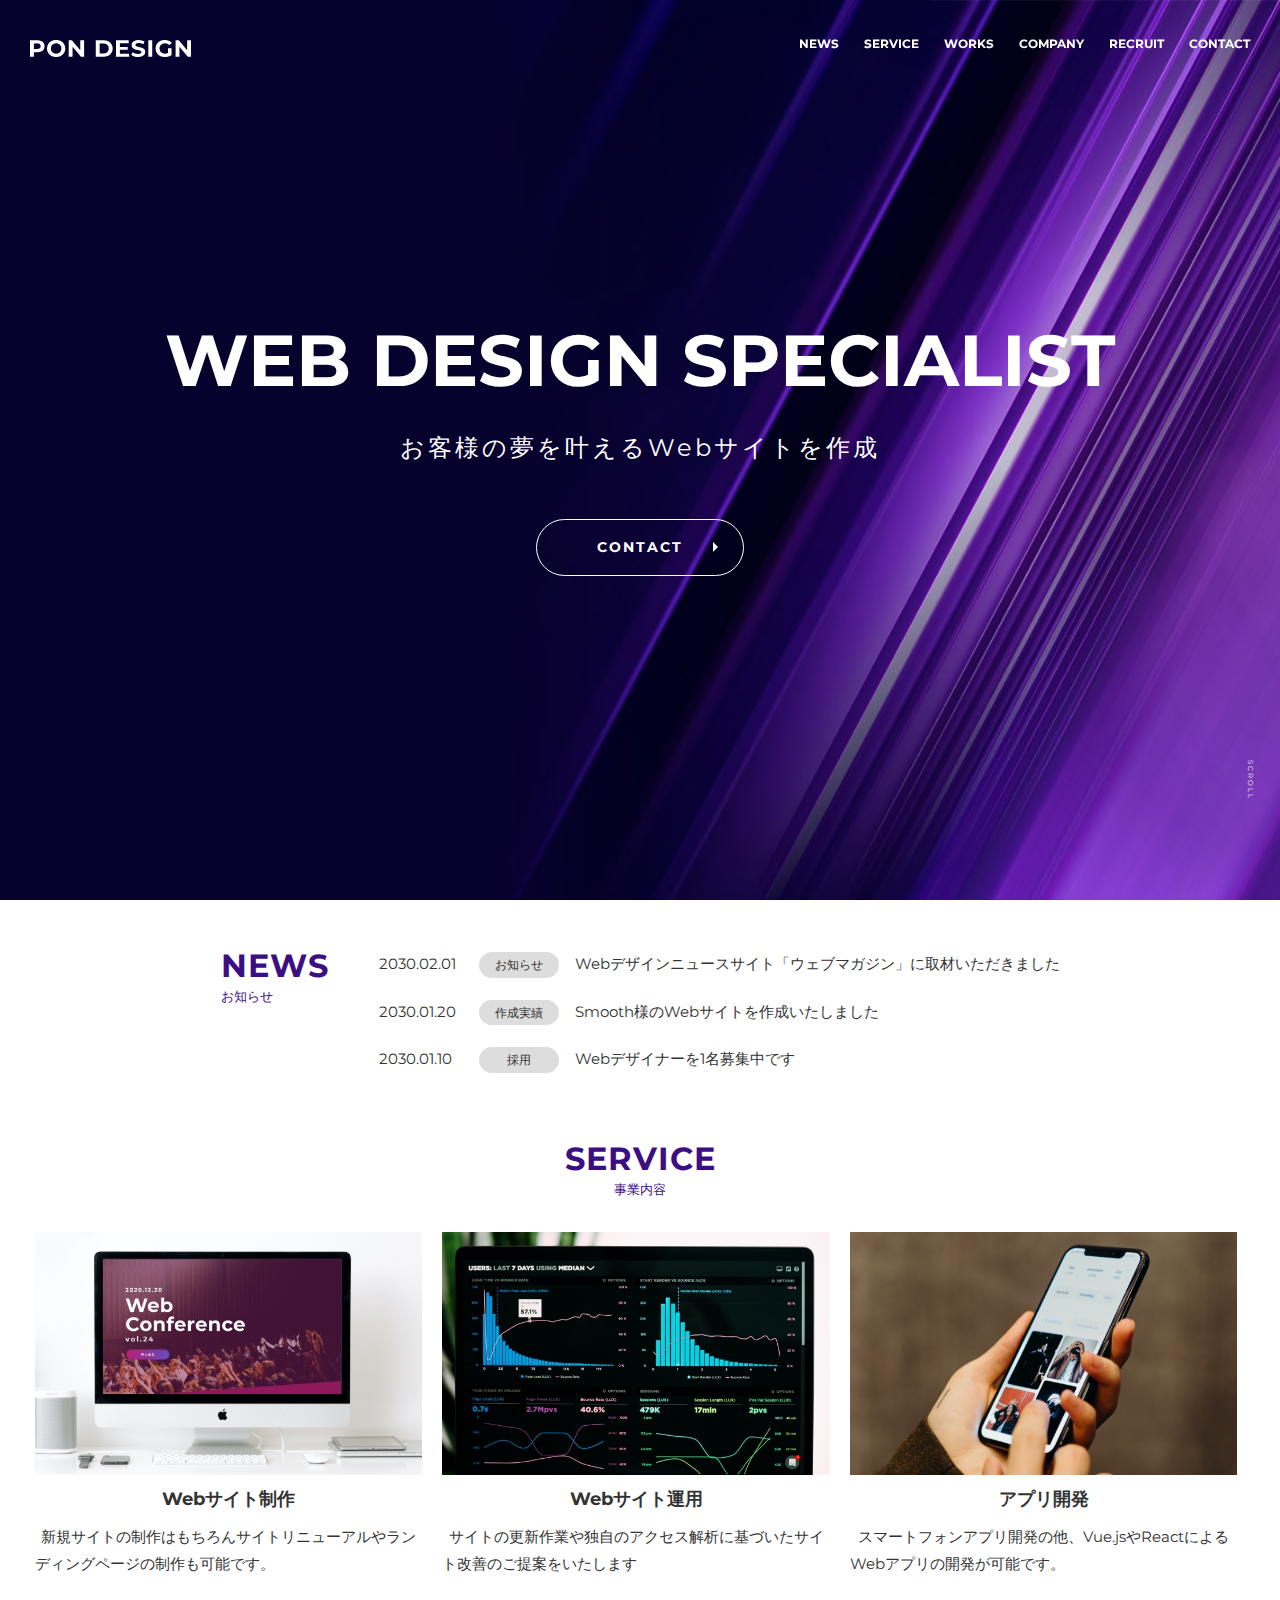
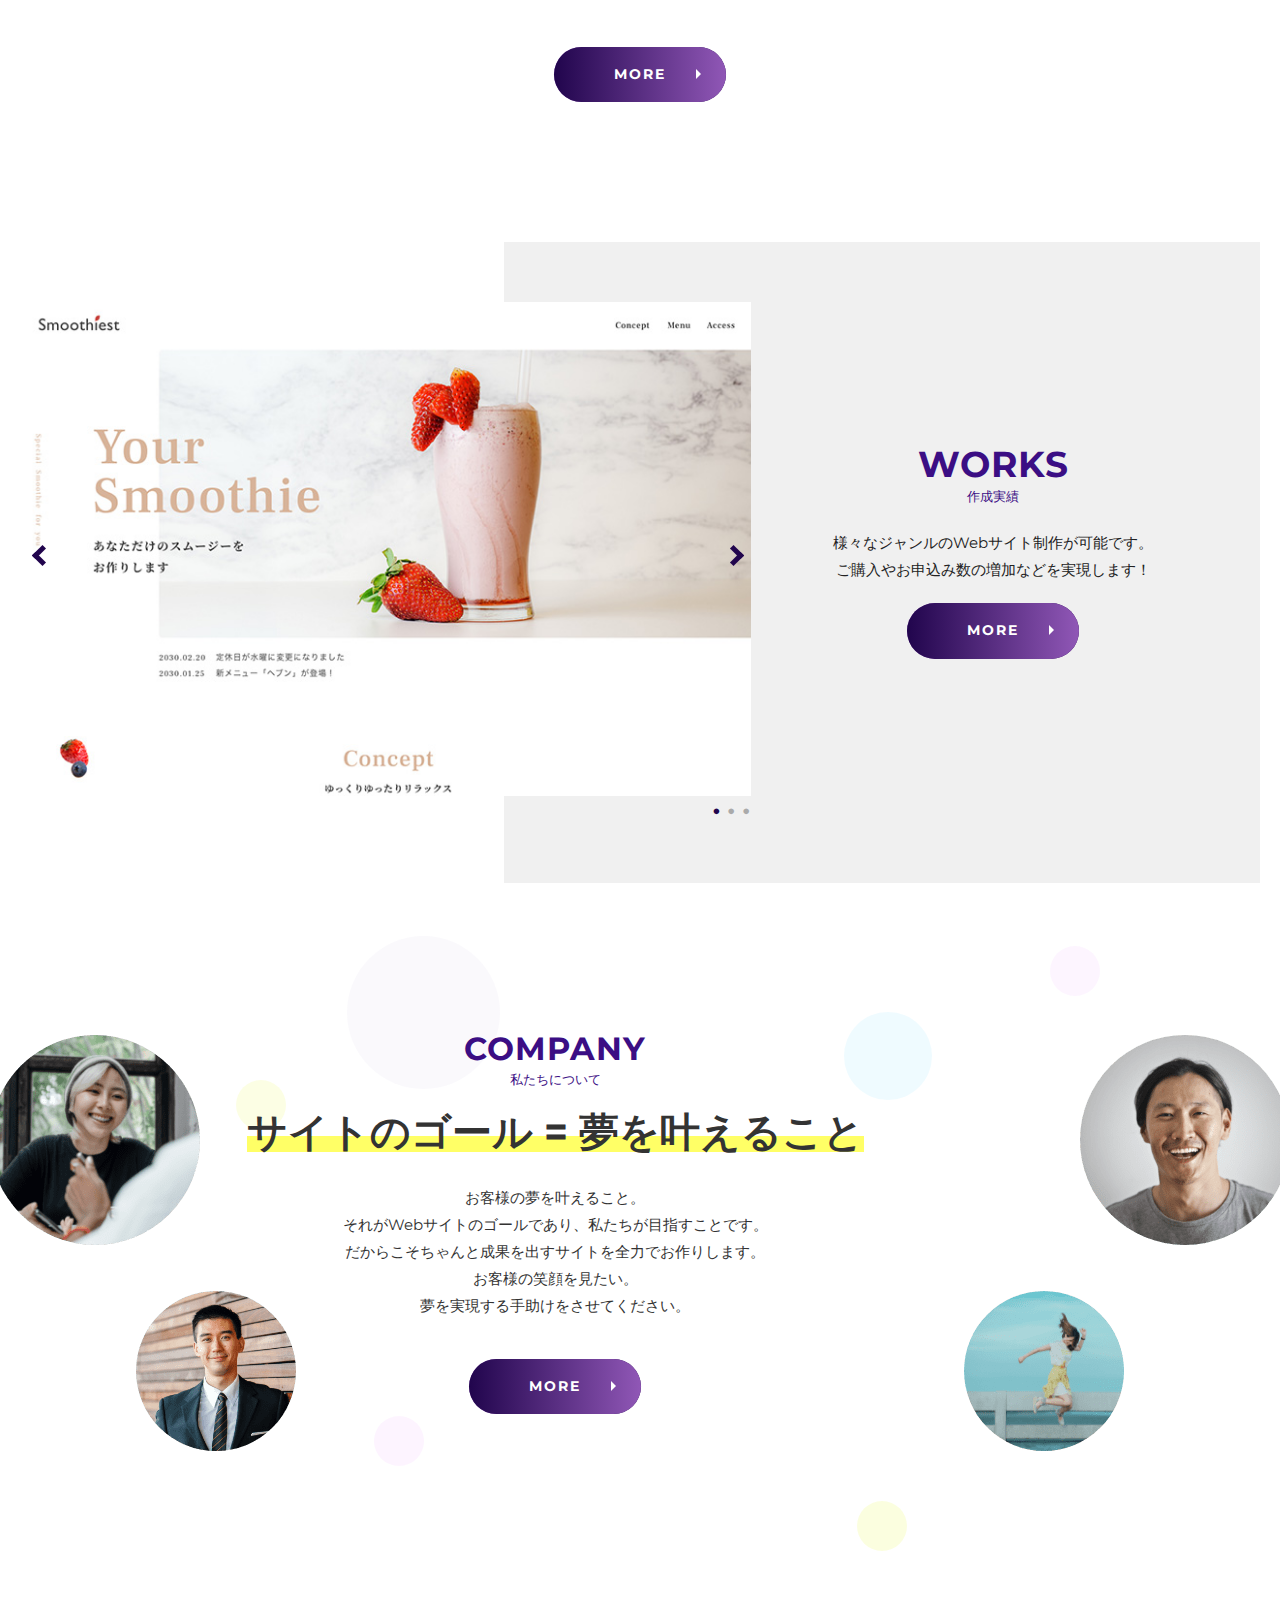
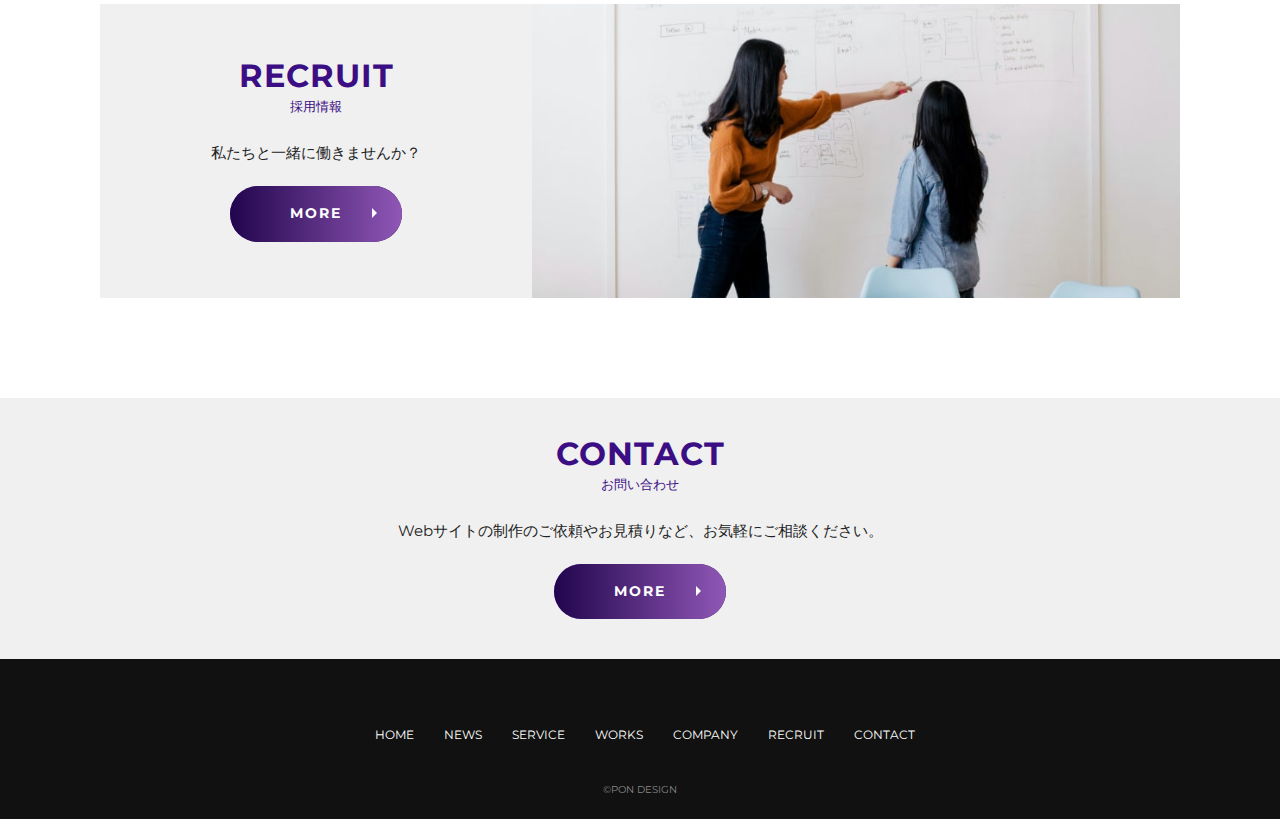
==== commit 2a271290: "create footer" ====
--- a/index.html
+++ b/index.html
@@ -11,34 +11,35 @@
   <link href="https://fonts.googleapis.com/css2?family=Montserrat:wght@400;700&display=swap" rel="stylesheet">
   <link rel="icon" type="image/x-icon" href="./img/favicon.ico">
   <link rel="stylesheet" href="scss/style.css">
-  <link rel="stylesheet" href="https://use.fontawesome.com/releases/v5.15.4/css/all.css" integrity="sha384-DyZ88mC6Up2uqS4h/KRgHuoeGwBcD4Ng9SiP4dIRy0EXTlnuz47vAwmeGwVChigm" crossorigin="anonymous">
+  <link rel="stylesheet" href="https://use.fontawesome.com/releases/v5.15.4/css/all.css"
+    integrity="sha384-DyZ88mC6Up2uqS4h/KRgHuoeGwBcD4Ng9SiP4dIRy0EXTlnuz47vAwmeGwVChigm" crossorigin="anonymous">
 </head>
 
 <body>
-  
+
   <header class="flex">
     <h1><a href="#"><img src="./img/logo.svg" alt="logo"></a></h1>
 
     <nav class="gnav show">
       <ul class="gnav_list flex">
-        <li><a href="#news">NEWS</a></li>
-        <li><a href="#service">SERVICE</a></li>
-        <li><a href="#works">WORKS</a></li>
-        <li><a href="#company">COMPANY</a></li>
-        <li><a href="#recruit">RECRUIT</a></li>
-        <li><a href="#contact">CONTACT</a></li>
+        <li><a href="./news.html">NEWS</a></li>
+        <li><a href="./service.html">SERVICE</a></li>
+        <li><a href="./works.html">WORKS</a></li>
+        <li><a href="./company.html">COMPANY</a></li>
+        <li><a href="./recruit.html">RECRUIT</a></li>
+        <li><a href="./contact.html">CONTACT</a></li>
       </ul>
     </nav>
 
 
     <nav class="gnavSP">
       <ul>
-        <li><a href="#news">NEWS</a></li>
-        <li><a href="#service">SERVICE</a></li>
-        <li><a href="#works">WORKS</a></li>
-        <li><a href="#company">COMPANY</a></li>
-        <li><a href="#recruit">RECRUIT</a></li>
-        <li><a href="#contact">CONTACT</a></li>
+        <li><a href="./news.html">NEWS</a></li>
+        <li><a href="./service.html">SERVICE</a></li>
+        <li><a href="./works.html">WORKS</a></li>
+        <li><a href="./company.html">COMPANY</a></li>
+        <li><a href="./recruit.html">RECRUIT</a></li>
+        <li><a href="./contact.html">CONTACT</a></li>
       </ul>
     </nav>
 
@@ -49,149 +50,170 @@
     <button id="scroll_top_btn"><i class="fas fa-arrow-up"></i></button>
   </header>
 
-  <div class="top_wrapper">
-
-    <div id="main_visual" class="centering_flex">
-      <div>
-        <h2>WEB DESIGN SPECIALIST</h2>
-        <p>お客様の夢を叶える<br>Webサイトを作成</p>
-        <button class="btn_transparent" type="button"><a href="./contact.html" id="button_after">CONTACT</a></button>
-      </div>
-      <div class="scrolldown1"><span>SCROLL</span></div>
-    </div>
-
-    <main>
-
-      <div id="news" class="flex wrapper_1110">
+  <div id="main_visual" class="centering_flex">
+    <div>
+      <h2>WEB DESIGN SPECIALIST</h2>
+      <p>お客様の夢を叶える<br>Webサイトを作成</p>
+      <button class="btn_transparent" type="button"><a href="./contact.html" id="button_after">CONTACT</a></button>
+    </div>
+    <div class="scrolldown1"><span>SCROLL</span></div>
+  </div>
+
+  <main>
+
+    <div id="news" class="flex wrapper_1110">
+      <div class="category">
+        <h3>NEWS</h3>
+        <span>お知らせ</span>
+      </div>
+      <ul>
+        <li class="flex">
+          <div class="news_data">
+            <time datetime="2030-02-01">2030.02.01</time>
+            <div class="news_category">
+              <div class="centering_flex">お知らせ</div>
+            </div>
+          </div>
+          <div class="news_data">Webデザインニュースサイト「ウェブマガジン」に取材いただきました</div>
+        </li>
+        <li class="flex">
+          <div class="news_data">
+            <time datetime="2030-01-20">2030.01.20</time>
+            <div class="news_category">
+              <div class="centering_flex">作成実績</div>
+            </div>
+          </div>
+          <div class="news_data">Smooth様のWebサイトを作成いたしました</div>
+        </li>
+        <li class="flex">
+          <div class="news_data">
+            <time datetime="2030-01−10">2030.01.10</time>
+            <div class="news_category">
+              <div class="centering_flex">採用</div>
+            </div>
+          </div>
+          <div class="news_data">Webデザイナーを1名募集中です</div>
+        </li>
+      </ul>
+    </div>
+
+    <div id="service" class="wrapper_1260">
+      <div class="category">
+        <h3>SERVICE</h3>
+        <span>事業内容</span>
+      </div>
+      <div id="service_items" class="flex">
+        <div class="service_item">
+          <img src="./img/service01.jpg" alt="">
+          <h4>Webサイト制作</h4>
+          <p>新規サイトの制作はもちろんサイトリニューアルやランディングページの制作も可能です。</p>
+        </div>
+        <div class="service_item">
+          <img src="./img/service02.jpg" alt="">
+          <h4>Webサイト運用</h4>
+          <p>サイトの更新作業や独自のアクセス解析に基づいたサイト改善のご提案をいたします</p>
+        </div>
+        <div class="service_item">
+          <img src="./img/service03.jpg" alt="">
+          <h4>アプリ開発</h4>
+          <p>スマートフォンアプリ開発の他、Vue.jsやReactによるWebアプリの開発が可能です。</p>
+        </div>
+      </div>
+      <div class="wrapper_1110">
+        <button type="button" class="btn_primary"><a href="./service.html">MORE</a></button>
+      </div>
+    </div>
+
+    <div id="works" class="wrapper_1260">
+      <div class="flex">
+        <div class="slide_wrapper">
+          <div id="slide_img">
+          </div>
+          <div class='btns'>
+            <button id='prev'></button>
+            <button id='next'></button>
+          </div>
+          <div class="dots">
+            <span class="dot">●</span>
+            <span class="dot">●</span>
+            <span class="dot">●</span>
+          </div>
+        </div>
         <div class="category">
-          <h3>NEWS</h3>
-          <span>お知らせ</span>
-        </div>
-        <ul>
-          <li class="flex">
-            <div class="news_data">
-              <time datetime="2030-02-01">2030.02.01</time>
-              <div class="news_category">
-                <div class="centering_flex">お知らせ</div>
-              </div>
-            </div>
-            <div class="news_data">Webデザインニュースサイト「ウェブマガジン」に取材いただきました</div>
-          </li>
-          <li class="flex">
-            <div class="news_data">
-              <time datetime="2030-01-20">2030.01.20</time>
-              <div class="news_category">
-                <div class="centering_flex">作成実績</div>
-              </div>
-            </div>
-            <div class="news_data">Smooth様のWebサイトを作成いたしました</div>
-          </li>
-          <li class="flex">
-            <div class="news_data">
-              <time datetime="2030-01−10">2030.01.10</time>
-              <div class="news_category">
-                <div class="centering_flex">採用</div>
-              </div>
-            </div>
-            <div class="news_data">Webデザイナーを1名募集中です</div>
-          </li>
-        </ul>
-      </div>
-
-      <div id="service" class="wrapper_1260">
+          <h3>WORKS</h3>
+          <span>作成実績</span>
+          <p>様々なジャンルのWebサイト制作が可能です。<br>
+            ご購入やお申込み数の増加などを実現します！</p>
+          <button type="button" class="btn_primary"><a href="./service.html">MORE</a></button>
+        </div>
+      </div>
+
+
+    </div>
+
+    <div id="company">
+      <div class="wrapper_1110">
         <div class="category">
-          <h3>SERVICE</h3>
-          <span>事業内容</span>
-        </div>
-        <div id="service_items" class="flex">
-          <div class="service_item">
-            <img src="./img/service01.jpg" alt="">
-            <h4>Webサイト制作</h4>
-            <p>新規サイトの制作はもちろんサイトリニューアルやランディングページの制作も可能です。</p>
-          </div>
-          <div class="service_item">
-            <img src="./img/service02.jpg" alt="">
-            <h4>Webサイト運用</h4>
-            <p>サイトの更新作業や独自のアクセス解析に基づいたサイト改善のご提案をいたします</p>
-          </div>
-          <div class="service_item">
-            <img src="./img/service03.jpg" alt="">
-            <h4>アプリ開発</h4>
-            <p>スマートフォンアプリ開発の他、Vue.jsやReactによるWebアプリの開発が可能です。</p>
-          </div>
-        </div>
-        <div class="wrapper_1110">
-          <button type="button" class="btn_primary"><a href="./service.html">MORE</a></button>
-        </div>
-      </div>
-
-      <div id="works" class="wrapper_1260">
-        <div class="flex">
-          <div class="slide_wrapper">
-            <div id="slide_img">
-            </div>
-            <div class='btns'>
-              <button id='prev'></button>
-              <button id='next'></button>
-            </div>
-            <div class="dots">
-              <span class="dot">●</span>
-              <span class="dot">●</span>
-              <span class="dot">●</span>
-            </div>
-          </div>
-          <div class="category">
-            <h3>WORKS</h3>
-            <span>作成実績</span>
-            <p>様々なジャンルのWebサイト制作が可能です。<br>
-              ご購入やお申込み数の増加などを実現します！</p>
-            <button type="button" class="btn_primary"><a href="./service.html">MORE</a></button>
-          </div>
-        </div>
-
-
-      </div>
-
-      <div id="company">
-        <div class="wrapper_1110">
-          <div class="category">
-            <h3>COMPANY</h3>
-            <span>私たちについて</span>
-          </div>
-          <span class="company_theme">サイトのゴール = <br>夢を叶えること</span>
-          <p>お客様の夢を叶えること。<br>
-            それがWebサイトのゴールであり、私たちが目指すことです。<br>
-            だからこそちゃんと成果を出すサイトを全力でお作りします。<br>
-            お客様の笑顔を見たい。<br>
-            夢を実現する手助けをさせてください。<br>
-          </p>
-          <button type="button" class="btn_primary"><a href="./company.html">MORE</a></button>
-        </div>
-      </div>
-
-      <div id="recruit">
-        <div class="wrapper_1110 flex">
-          <div class="category centering_flex">
-            <div>
-              <h3>RECRUIT</h3>
-              <span>採用情報</span>
-              <p>私たちと一緒に働きませんか？</p>
-              <button type="button" class="btn_primary"><a href="./recruit.html">MORE</a></button>
-            </div>
-          </div>
-          <img src="./img/recruit.jpg" alt="">
-
-
-
-          </xdiv>
-
-        </div>
-
-    </main>
-
-  </div>
+          <h3>COMPANY</h3>
+          <span>私たちについて</span>
+        </div>
+        <span class="company_theme">サイトのゴール = <br>夢を叶えること</span>
+        <p>お客様の夢を叶えること。<br>
+          それがWebサイトのゴールであり、私たちが目指すことです。<br>
+          だからこそちゃんと成果を出すサイトを全力でお作りします。<br>
+          お客様の笑顔を見たい。<br>
+          夢を実現する手助けをさせてください。<br>
+        </p>
+        <button type="button" class="btn_primary"><a href="./company.html">MORE</a></button>
+      </div>
+    </div>
+
+    <div id="recruit">
+      <div class="wrapper_1110 flex">
+        <div class="category centering_flex">
+          <div>
+            <h3>RECRUIT</h3>
+            <span>採用情報</span>
+            <p>私たちと一緒に働きませんか？</p>
+            <button type="button" class="btn_primary"><a href="./recruit.html">MORE</a></button>
+          </div>
+        </div>
+        <img src="./img/recruit.jpg" alt="">
+
+
+
+        </xdiv>
+
+      </div>
+    </div>
+
+  </main>
+
+  <section id="contact">
+    <div class="category">
+      <h3>CONTACT</h3>
+      <span>お問い合わせ</span>
+      <p>Webサイトの制作のご依頼やお見積りなど、お気軽にご相談ください。</p>
+      <button type="button" class="btn_primary"><a href="./contact.html">MORE</a></button>
+    </div>
+  </section>
+
+  <footer>
+
+    <ul class="footer_nav flex ">
+      <li><a href="./home.html">HOME</a></li>
+      <li><a href="./news.html">NEWS</a></li>
+      <li><a href="./service.html">SERVICE</a></li>
+      <li><a href="./works.html">WORKS</a></li>
+      <li><a href="./company.html">COMPANY</a></li>
+      <li><a href="./recruit.html">RECRUIT</a></li>
+      <li><a href="./contact.html">CONTACT</a></li>
+    </ul>
+    <p>&copy;PON DESIGN</p>
+  </footer>
+
+
   <!-- <script src="./js/header.js"></script> -->
-
   <!-- <script src="./js/footer.js"></script> -->
   <script src="./js/main.js"></script>
 </body>
--- a/scss/style.css
+++ b/scss/style.css
@@ -493,11 +493,6 @@
   max-width: 100%;
 }
 
-.top_wrapper {
-  position: relative;
-  top: -100px;
-}
-
 .wrapper_1260 {
   padding: 0 15px;
   max-width: 1260px;
@@ -548,8 +543,7 @@
   width: 100%;
   font-weight: bold;
   padding: 30px 30px;
-  position: -webkit-sticky;
-  position: sticky;
+  position: fixed;
   top: 0px;
   z-index: 2;
   -webkit-transition: all 0.3s ease;
@@ -720,6 +714,46 @@
     -webkit-transform: rotate(-45deg);
             transform: rotate(-45deg);
   }
+  header #scroll_top_btn {
+    right: 20px;
+    bottom: 20px;
+  }
+}
+
+footer {
+  background: #111;
+  color: #fff;
+  text-align: center;
+}
+
+footer .footer_nav {
+  margin: 0 auto;
+  padding: 60px 20px 30px;
+  max-width: 600px;
+}
+
+footer .footer_nav li {
+  margin: 0 10px;
+  padding: 5px;
+  font-size: 1.2rem;
+}
+
+footer p {
+  font-size: 1rem;
+  color: #888;
+  padding-bottom: 20px;
+}
+
+@media screen and (max-width: 768px) {
+  footer .flex {
+    -ms-flex-wrap: wrap;
+        flex-wrap: wrap;
+    margin: 0;
+    width: 100%;
+    -webkit-box-pack: start;
+        -ms-flex-pack: start;
+            justify-content: flex-start;
+  }
 }
 
 .btn_transparent {
@@ -832,6 +866,10 @@
   font-size: 1.3rem;
 }
 
+.category p {
+  color: #222;
+}
+
 @media screen and (max-width: 768px) {
   .category {
     display: -webkit-box;
@@ -1320,4 +1358,22 @@
        object-position: 50% 10%;
   }
 }
+
+/*----------------------------------
+contact
+----------------------------------*/
+#contact {
+  background: #f0f0f0;
+  text-align: center;
+  margin-top: 100px;
+}
+
+#contact .category {
+  padding: 40px 0;
+  margin-bottom: 0;
+}
+
+#contact .category p {
+  padding: 20px 0;
+}
 /*# sourceMappingURL=style.css.map */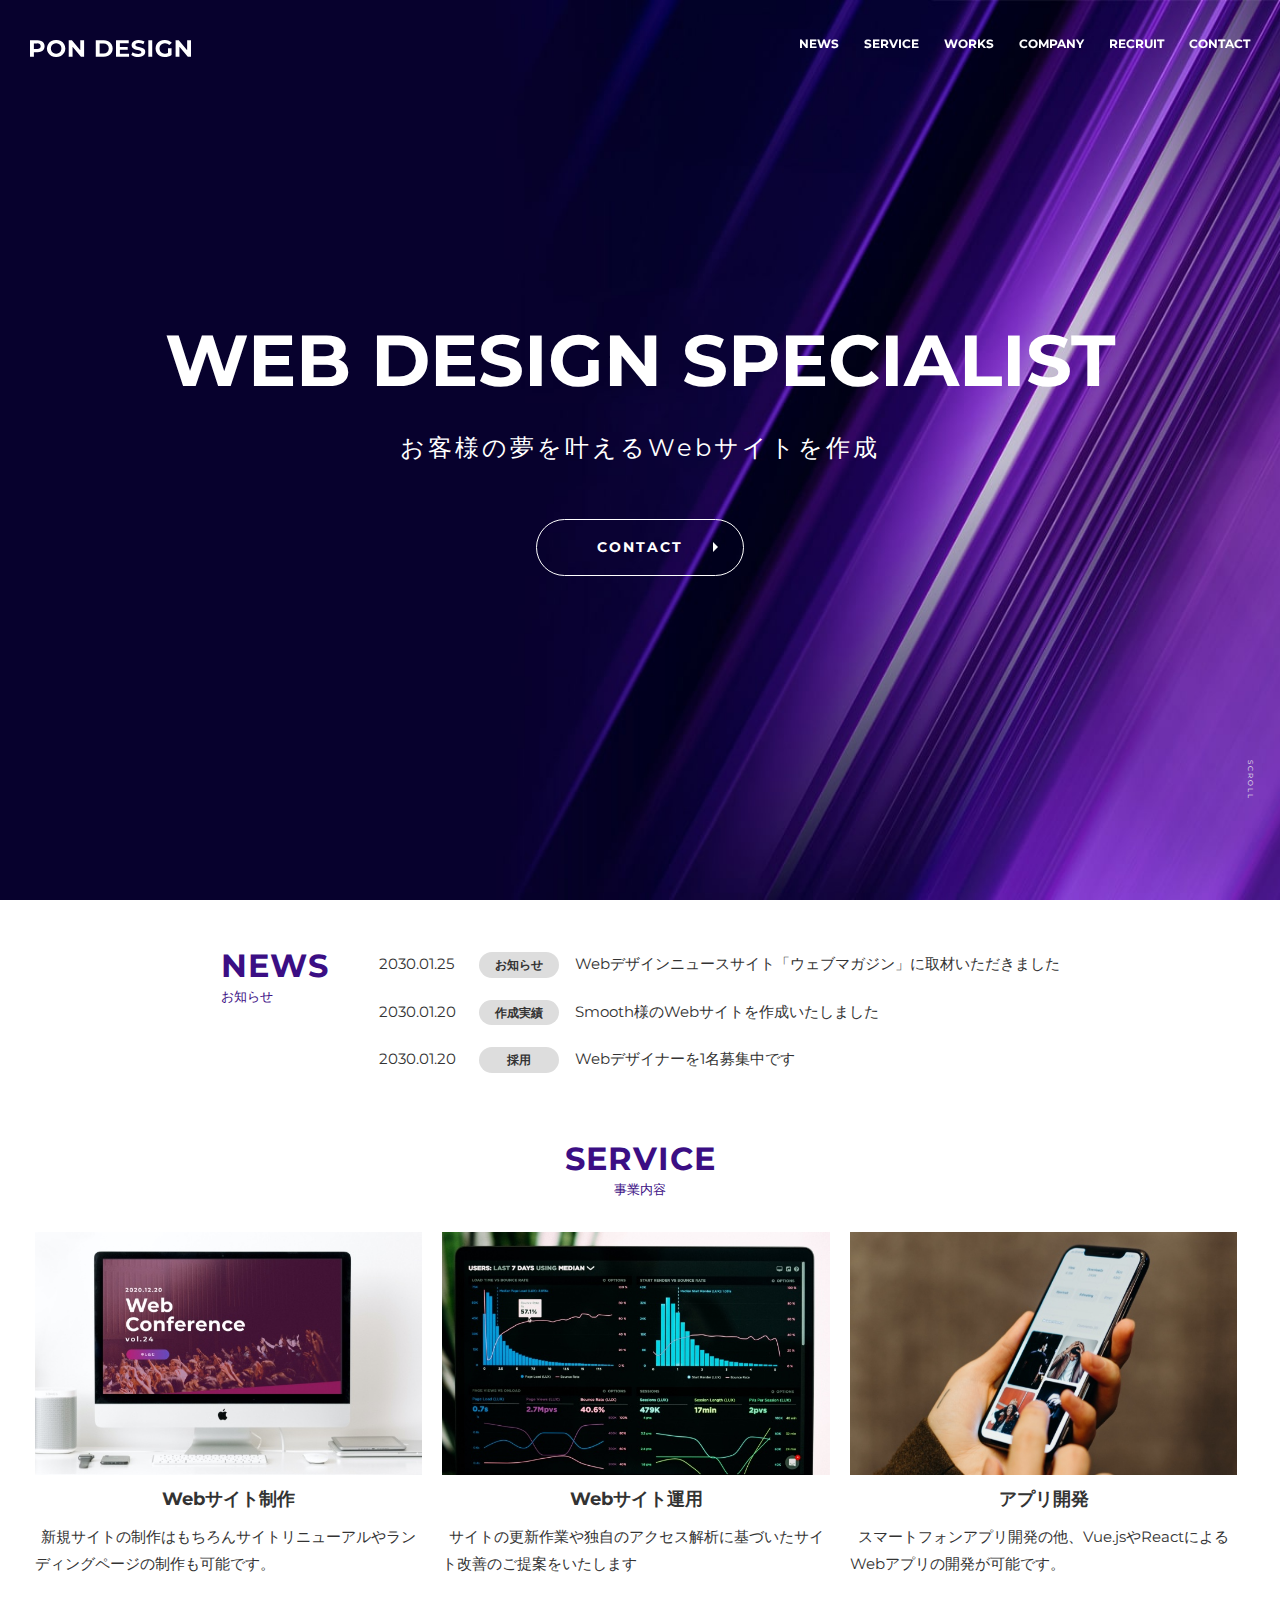
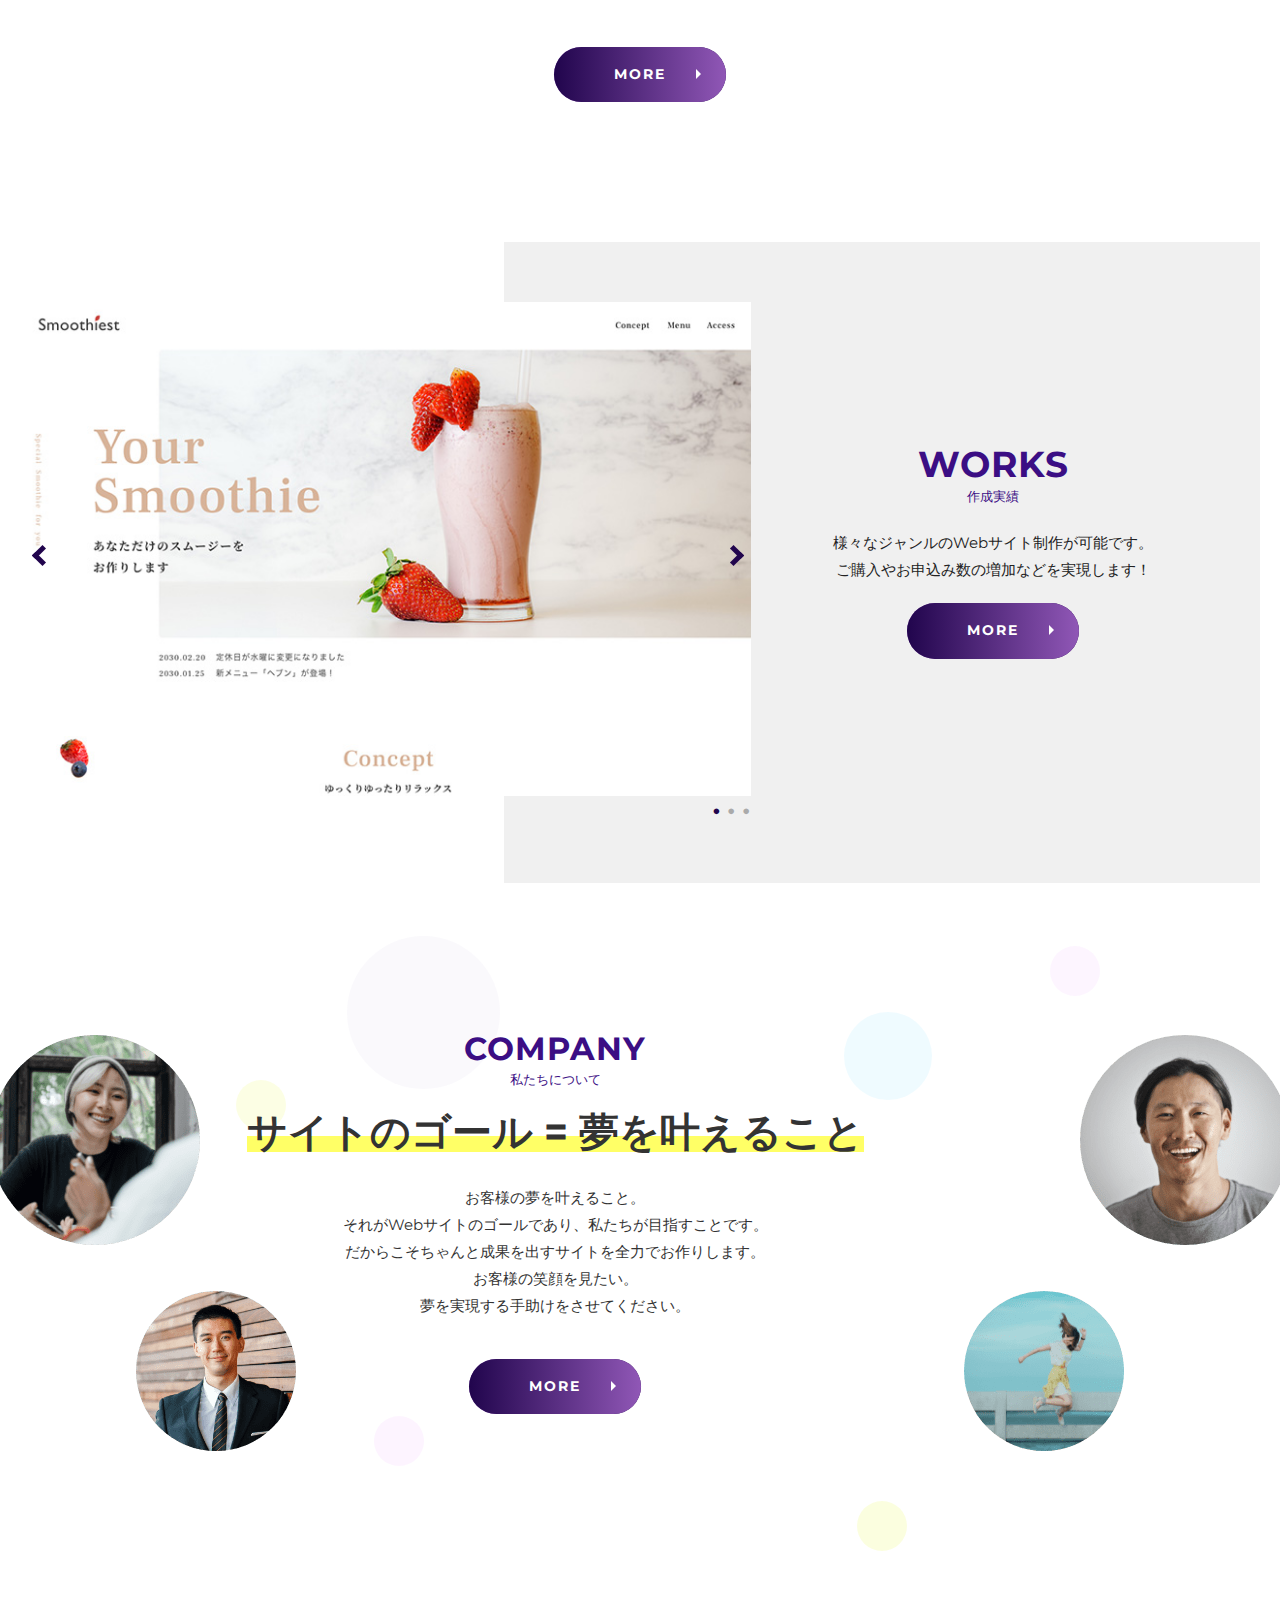
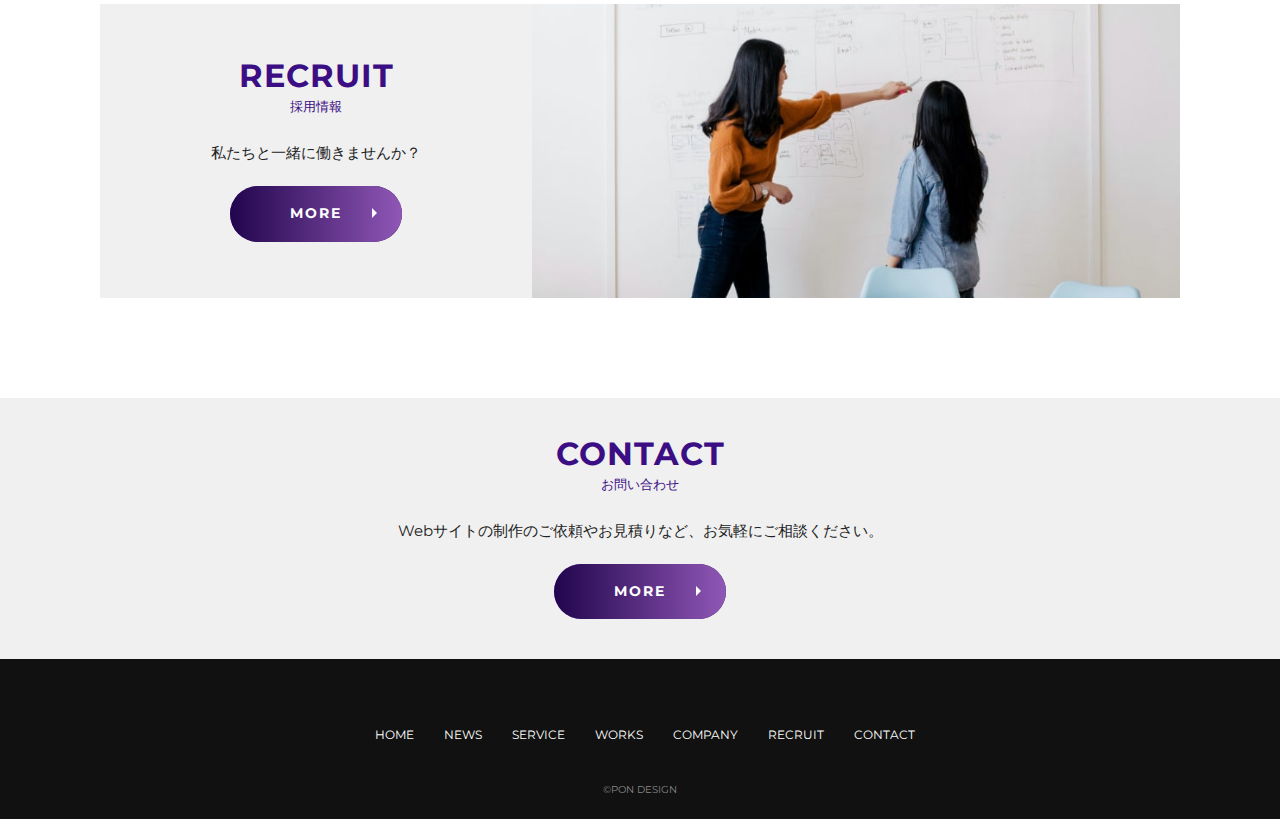
==== commit 960f427a: "create news page" ====
--- a/index.html
+++ b/index.html
@@ -18,7 +18,7 @@
 <body>
 
   <header class="flex">
-    <h1><a href="#"><img src="./img/logo.svg" alt="logo"></a></h1>
+    <h1><a href="./index.html"><img src="./img/logo.svg" alt="logo"></a></h1>
 
     <nav class="gnav show">
       <ul class="gnav_list flex">
@@ -69,12 +69,12 @@
       <ul>
         <li class="flex">
           <div class="news_data">
-            <time datetime="2030-02-01">2030.02.01</time>
+            <time datetime="2030-01-25">2030.01.25</time>
             <div class="news_category">
               <div class="centering_flex">お知らせ</div>
             </div>
           </div>
-          <div class="news_data">Webデザインニュースサイト「ウェブマガジン」に取材いただきました</div>
+          <div class="news_data"><a href="#">Webデザインニュースサイト「ウェブマガジン」に取材いただきました</a></div>
         </li>
         <li class="flex">
           <div class="news_data">
@@ -83,16 +83,16 @@
               <div class="centering_flex">作成実績</div>
             </div>
           </div>
-          <div class="news_data">Smooth様のWebサイトを作成いたしました</div>
+          <div class="news_data"><a href="#">Smooth様のWebサイトを作成いたしました</a></div>
         </li>
         <li class="flex">
           <div class="news_data">
-            <time datetime="2030-01−10">2030.01.10</time>
+            <time datetime="2030-01−20">2030.01.20</time>
             <div class="news_category">
               <div class="centering_flex">採用</div>
             </div>
           </div>
-          <div class="news_data">Webデザイナーを1名募集中です</div>
+          <div class="news_data"><a href="#">Webデザイナーを1名募集中です</a></div>
         </li>
       </ul>
     </div>
@@ -201,7 +201,7 @@
   <footer>
 
     <ul class="footer_nav flex ">
-      <li><a href="./home.html">HOME</a></li>
+      <li><a href="./index.html">HOME</a></li>
       <li><a href="./news.html">NEWS</a></li>
       <li><a href="./service.html">SERVICE</a></li>
       <li><a href="./works.html">WORKS</a></li>
@@ -212,10 +212,8 @@
     <p>&copy;PON DESIGN</p>
   </footer>
 
-
-  <!-- <script src="./js/header.js"></script> -->
-  <!-- <script src="./js/footer.js"></script> -->
   <script src="./js/main.js"></script>
+  <script src="./js/slide.js"></script>
 </body>
 
 </html>--- a/scss/style.css
+++ b/scss/style.css
@@ -892,7 +892,6 @@
 }
 
 #main_visual {
-  position: relative;
   background-image: url(../img/hero.jpg);
   background-repeat: no-repeat;
   background-position: center center;
@@ -936,6 +935,37 @@
   #main_visual p br {
     display: inline-block;
   }
+}
+
+.sub_visual {
+  background-image: url(../img/hero.jpg);
+  background-repeat: no-repeat;
+  background-position: center center;
+  background-size: cover;
+  height: 240px;
+  text-align: center;
+}
+
+.sub_visual .category {
+  color: white;
+  position: relative;
+  top: 50%;
+}
+
+.topic_path {
+  background: #f2f2f2;
+  text-align-last: left;
+}
+
+.topic_path p {
+  margin: 0 auto;
+  max-width: 1110px;
+  padding: 10px 20px;
+  font-size: 1.2rem;
+}
+
+.topic_path p a:hover {
+  text-decoration: underline;
 }
 
 .scrolldown1 {
@@ -1087,6 +1117,24 @@
 }
 
 /*----------------------------------
+contact
+----------------------------------*/
+#contact {
+  background: #f0f0f0;
+  text-align: center;
+  margin-top: 100px;
+}
+
+#contact .category {
+  padding: 40px 0;
+  margin-bottom: 0;
+}
+
+#contact .category p {
+  padding: 20px 0;
+}
+
+/*----------------------------------
  news
 ----------------------------------*/
 #news {
@@ -1096,7 +1144,7 @@
   -webkit-box-align: start;
       -ms-flex-align: start;
           align-items: flex-start;
-  text-align-last: left;
+  text-align: left;
 }
 
 #news ul {
@@ -1133,6 +1181,11 @@
   border-radius: 20px;
   width: 80px;
   font-size: 12px;
+  font-weight: bold;
+}
+
+#news ul li a:hover {
+  text-decoration: underline;
 }
 
 @media screen and (max-width: 768px) {
@@ -1362,18 +1415,105 @@
 /*----------------------------------
 contact
 ----------------------------------*/
-#contact {
+#news_list {
+  -webkit-box-pack: center;
+      -ms-flex-pack: center;
+          justify-content: center;
+  -webkit-box-align: start;
+      -ms-flex-align: start;
+          align-items: flex-start;
+  text-align-last: left;
+}
+
+#news_list ul {
+  font-size: 1.5rem;
+}
+
+#news_list ul li {
+  -webkit-box-pack: start;
+      -ms-flex-pack: start;
+          justify-content: flex-start;
+  -webkit-box-align: start;
+      -ms-flex-align: start;
+          align-items: start;
+  margin-bottom: 20px;
+}
+
+#news_list ul li .news_data:first-child {
+  white-space: nowrap;
+  min-width: 195px;
+}
+
+#news_list ul li .news_data:first-child time {
+  display: inline-block;
+  width: 80px;
+}
+
+#news_list ul li .news_data:first-child .news_category {
+  display: inline-block;
+  margin: 0 16px;
+  padding: 2px;
+  background: #ddd;
+  border: none;
+  border-radius: 20px;
+  width: 80px;
+  font-size: 12px;
+  font-weight: bold;
+}
+
+#news_list ul li a:hover {
+  text-decoration: underline;
+}
+
+#news_list .news_btns {
+  margin: 20px;
+  -webkit-box-pack: center;
+      -ms-flex-pack: center;
+          justify-content: center;
+}
+
+#news_list .news_btns .news_btn {
+  background: linear-gradient(-45deg, #21054d, #9057b6);
+  color: white;
+  width: 40px;
+  height: 40px;
+  border-radius: 40px;
+  margin: 5px;
+  font-weight: bold;
+}
+
+#news_list .news_btns .news_btn:first-of-type {
   background: #f0f0f0;
-  text-align: center;
-  margin-top: 100px;
-}
-
-#contact .category {
-  padding: 40px 0;
-  margin-bottom: 0;
-}
-
-#contact .category p {
-  padding: 20px 0;
+  color: #3b0e84;
+}
+
+@media screen and (max-width: 768px) {
+  #news_list {
+    -webkit-box-orient: vertical;
+    -webkit-box-direction: normal;
+        -ms-flex-direction: column;
+            flex-direction: column;
+    -webkit-box-align: center;
+        -ms-flex-align: center;
+            align-items: center;
+  }
+  #news_list ul {
+    -ms-flex-item-align: start;
+        -ms-grid-row-align: start;
+        align-self: start;
+    margin-left: 0;
+  }
+  #news_list ul li {
+    display: -webkit-box;
+    display: -ms-flexbox;
+    display: flex;
+    -webkit-box-orient: vertical;
+    -webkit-box-direction: normal;
+        -ms-flex-direction: column;
+            flex-direction: column;
+  }
+  #news_list ul li .news_data {
+    margin-bottom: 8px;
+  }
 }
 /*# sourceMappingURL=style.css.map */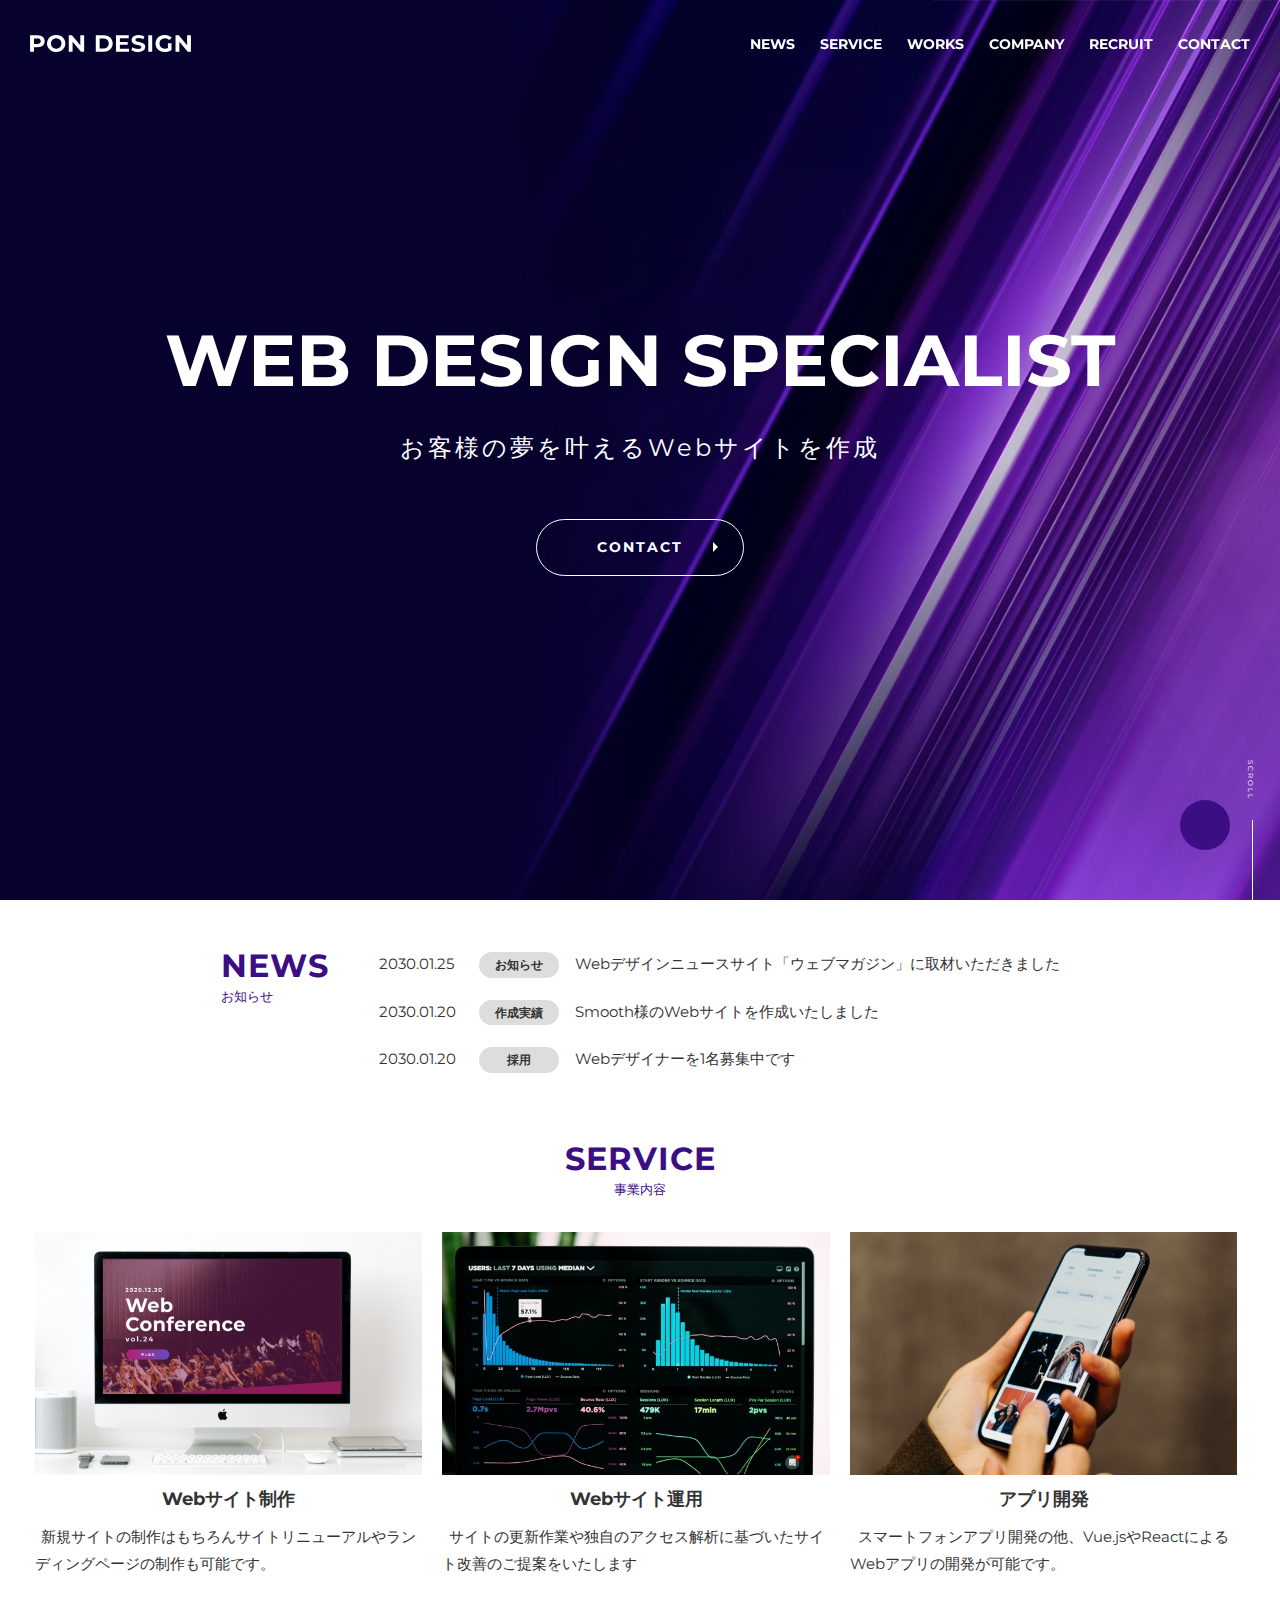
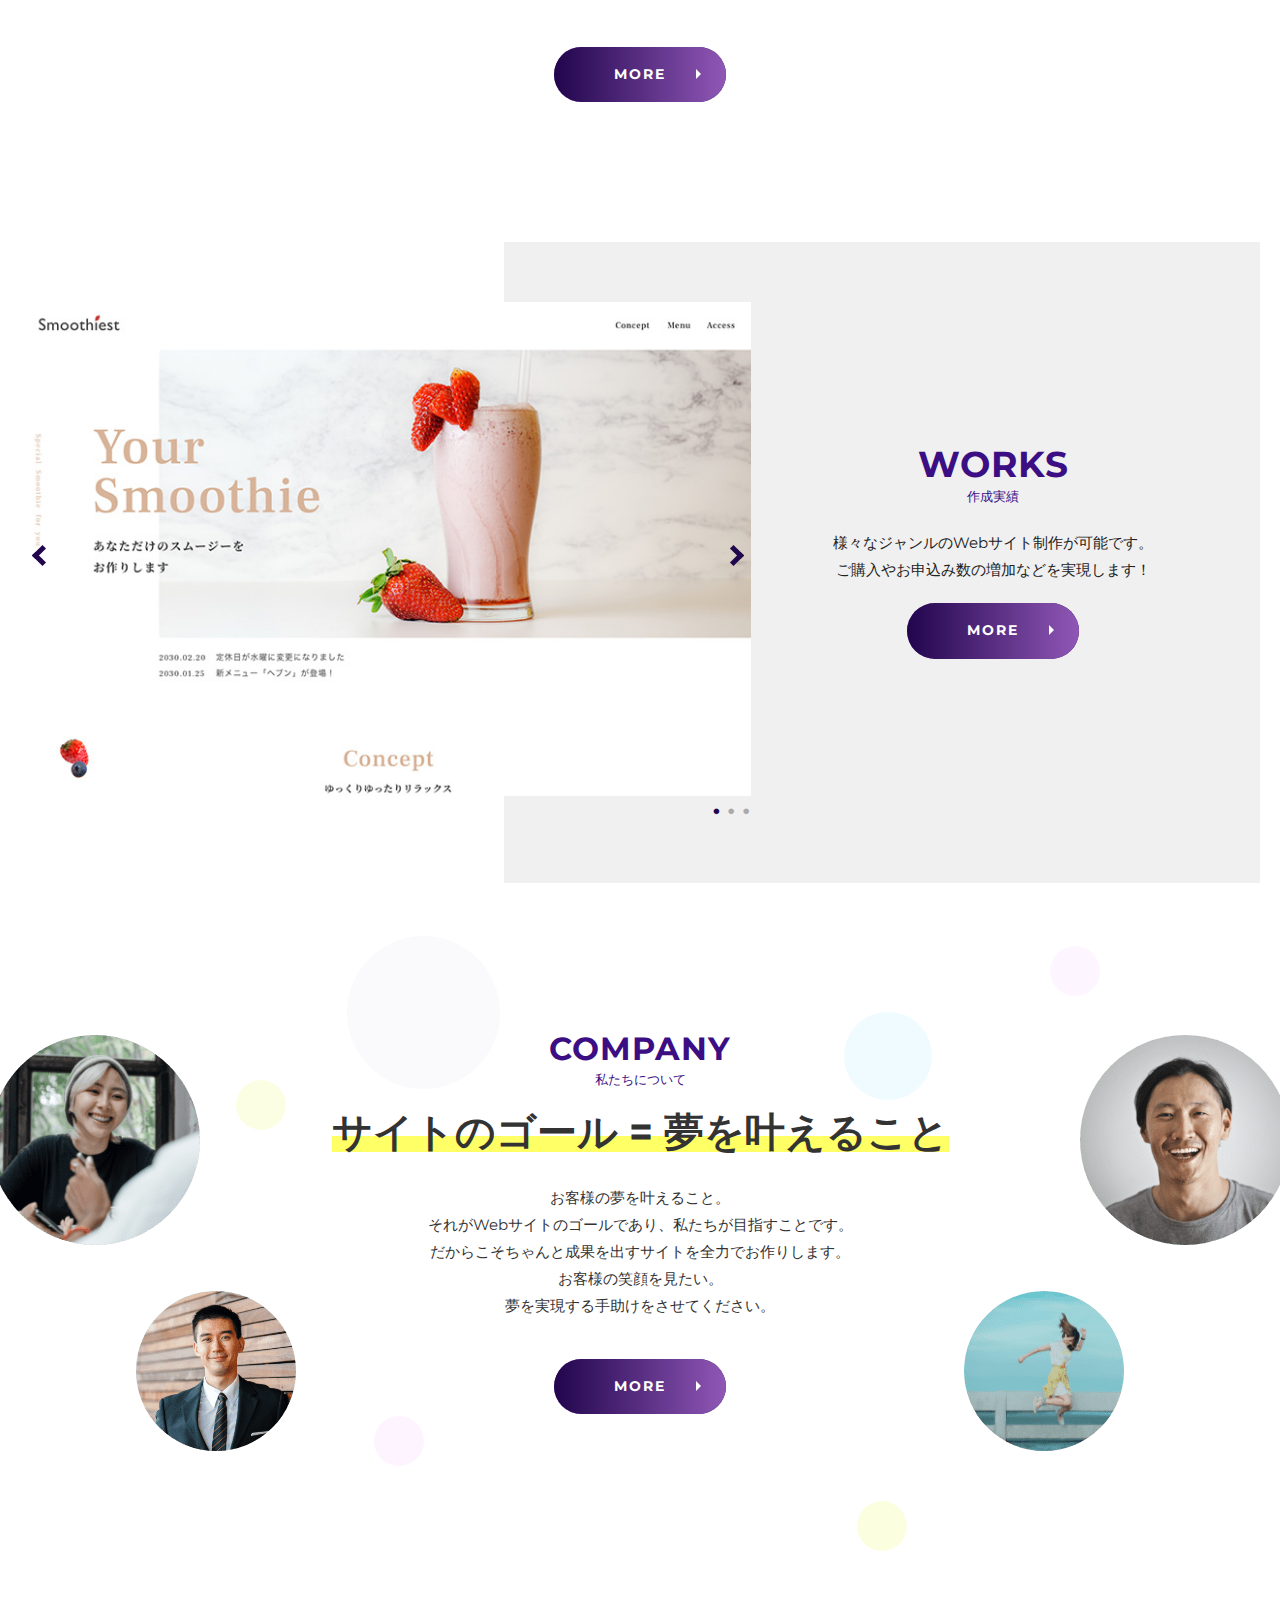
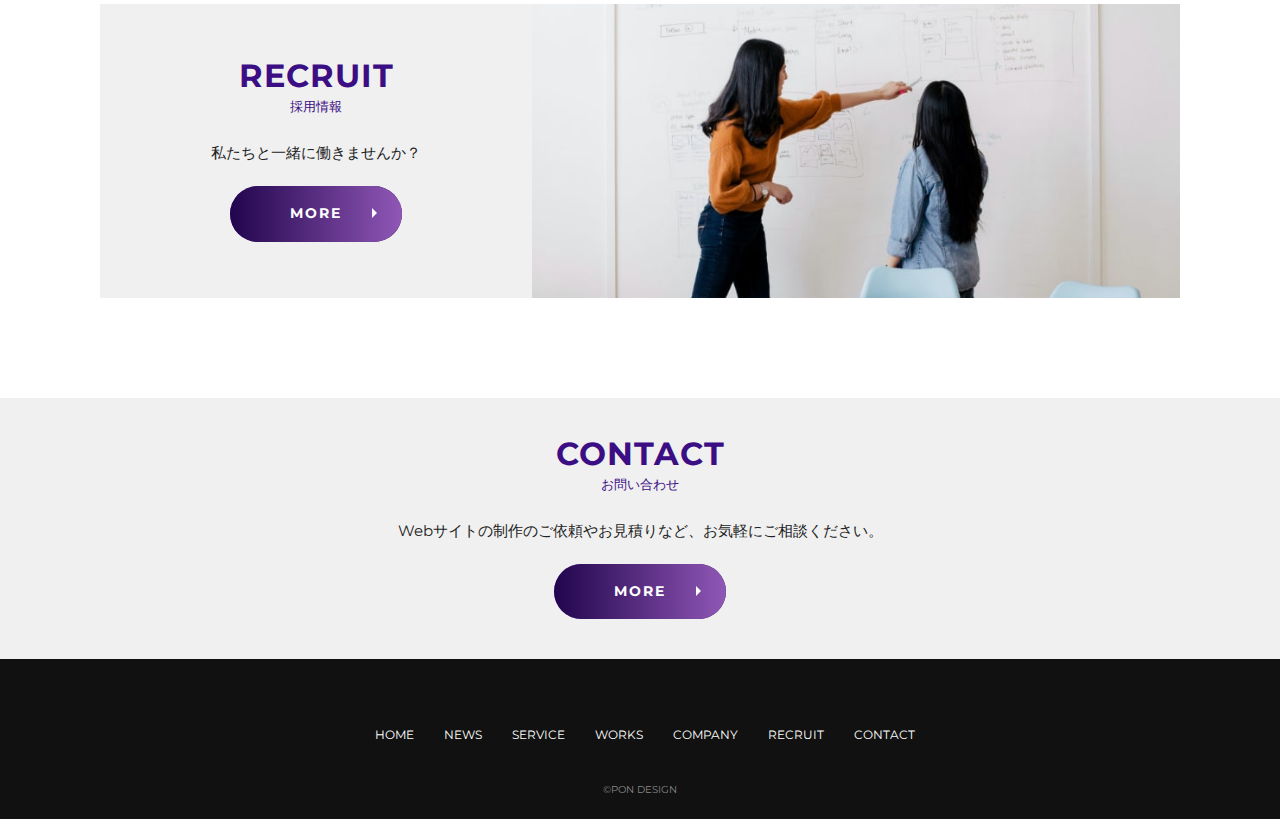
==== commit d71b389e: "create article page and add page titles" ====
--- a/index.html
+++ b/index.html
@@ -5,7 +5,7 @@
   <meta charset="UTF-8">
   <meta http-equiv="X-UA-Compatible" content="IE=edge">
   <meta name="viewport" content="width=device-width, initial-scale=1.0">
-  <title>Document</title>
+  <title>*copy* PON DESIGN</title>
   <link rel="preconnect" href="https://fonts.googleapis.com">
   <link rel="preconnect" href="https://fonts.gstatic.com" crossorigin>
   <link href="https://fonts.googleapis.com/css2?family=Montserrat:wght@400;700&display=swap" rel="stylesheet">
@@ -18,7 +18,7 @@
 <body>
 
   <header class="flex">
-    <h1><a href="./index.html"><img src="./img/logo.svg" alt="logo"></a></h1>
+    <h1><a href="./index.html" class="centering_flex"><img src="./img/logo.svg" alt="logo"></a></h1>
 
     <nav class="gnav show">
       <ul class="gnav_list flex">
@@ -180,10 +180,6 @@
         </div>
         <img src="./img/recruit.jpg" alt="">
 
-
-
-        </xdiv>
-
       </div>
     </div>
 
@@ -193,7 +189,7 @@
     <div class="category">
       <h3>CONTACT</h3>
       <span>お問い合わせ</span>
-      <p>Webサイトの制作のご依頼やお見積りなど、お気軽にご相談ください。</p>
+      <p>Webサイトの制作のご依頼やお見積りなど、<br>お気軽にご相談ください。</p>
       <button type="button" class="btn_primary"><a href="./contact.html">MORE</a></button>
     </div>
   </section>
--- a/scss/style.css
+++ b/scss/style.css
@@ -1,3 +1,4 @@
+@charset "UTF-8";
 /*! destyle.css v2.0.2 | MIT License | https://github.com/nicolas-cusan/destyle.css */
 /* Reset box-model and set borders */
 /* ============================================ */
@@ -542,7 +543,7 @@
   color: white;
   width: 100%;
   font-weight: bold;
-  padding: 30px 30px;
+  padding: 30px;
   position: fixed;
   top: 0px;
   z-index: 2;
@@ -559,13 +560,13 @@
 }
 
 header .gnav_list li {
-  font-size: 1.2rem;
   display: inline-block;
   padding-left: 25px;
 }
 
 header .gnav_list li a {
   position: relative;
+  font-size: 1.4rem;
 }
 
 header .gnav_list li a::after {
@@ -604,7 +605,10 @@
   background-color: #3b0e84;
   -webkit-transition: all 0.4s ease;
   transition: all 0.4s ease;
-  opacity: 0;
+}
+
+header #scroll_top_btn:hover {
+  opacity: 0.8;
 }
 
 @media screen and (max-width: 768px) {
@@ -954,18 +958,39 @@
 
 .topic_path {
   background: #f2f2f2;
-  text-align-last: left;
-}
-
-.topic_path p {
+  text-align: left;
+}
+
+.topic_path ol {
   margin: 0 auto;
   max-width: 1110px;
   padding: 10px 20px;
   font-size: 1.2rem;
-}
-
-.topic_path p a:hover {
+  text-overflow: ellipsis;
+  overflow: hidden;
+  white-space: nowrap;
+}
+
+.topic_path li {
+  display: inline;
+}
+
+.topic_path li a {
+  color: #3b0e84;
+}
+
+.topic_path li a:hover {
   text-decoration: underline;
+}
+
+.topic_path li::after {
+  content: ">";
+  display: inline-block;
+  padding: 0 10px;
+}
+
+.topic_path li:last-child::after {
+  display: none;
 }
 
 .scrolldown1 {
@@ -981,7 +1006,7 @@
   position: absolute;
   left: -7px;
   top: -60px;
-  color: #eee;
+  color: #fff;
   font-size: 0.7rem;
   letter-spacing: 0.3em;
 }
@@ -989,57 +1014,65 @@
 .scrolldown1::after {
   content: "";
   position: absolute;
-  top: 100px;
+  left: 2px;
   width: 1px;
-  height: 0;
-  background: #eee;
-  -webkit-animation: pathmove 1.5s ease-in-out infinite;
-          animation: pathmove 1.5s ease-in-out infinite;
-}
-
-@-webkit-keyframes pathmove {
+  height: 80px;
+  background: #fff;
+  -webkit-animation: sdl 1.5s cubic-bezier(1, 0, 0, 1) infinite;
+          animation: sdl 1.5s cubic-bezier(1, 0, 0, 1) infinite;
+}
+
+@-webkit-keyframes sdl {
   0% {
-    height: 0;
-    top: 0;
-  }
-  20% {
-    height: 100px;
-    top: 0;
-  }
-  40% {
-    height: 100px;
-    top: 0px;
-  }
-  60% {
-    height: 0;
-    top: 100px;
+    -webkit-transform: scaleY(0);
+            transform: scaleY(0);
+    -webkit-transform-origin: 0 0;
+            transform-origin: 0 0;
+  }
+  50% {
+    -webkit-transform: scaleY(1);
+            transform: scaleY(1);
+    -webkit-transform-origin: 0 0;
+            transform-origin: 0 0;
+  }
+  51% {
+    -webkit-transform: scaleY(1);
+            transform: scaleY(1);
+    -webkit-transform-origin: 0 100%;
+            transform-origin: 0 100%;
   }
   100% {
-    height: 0;
-    top: 100px;
-  }
-}
-
-@keyframes pathmove {
+    -webkit-transform: scaleY(0);
+            transform: scaleY(0);
+    -webkit-transform-origin: 0 100%;
+            transform-origin: 0 100%;
+  }
+}
+
+@keyframes sdl {
   0% {
-    height: 0;
-    top: 0;
-  }
-  20% {
-    height: 100px;
-    top: 0;
-  }
-  40% {
-    height: 100px;
-    top: 0px;
-  }
-  60% {
-    height: 0;
-    top: 100px;
+    -webkit-transform: scaleY(0);
+            transform: scaleY(0);
+    -webkit-transform-origin: 0 0;
+            transform-origin: 0 0;
+  }
+  50% {
+    -webkit-transform: scaleY(1);
+            transform: scaleY(1);
+    -webkit-transform-origin: 0 0;
+            transform-origin: 0 0;
+  }
+  51% {
+    -webkit-transform: scaleY(1);
+            transform: scaleY(1);
+    -webkit-transform-origin: 0 100%;
+            transform-origin: 0 100%;
   }
   100% {
-    height: 0;
-    top: 100px;
+    -webkit-transform: scaleY(0);
+            transform: scaleY(0);
+    -webkit-transform-origin: 0 100%;
+            transform-origin: 0 100%;
   }
 }
 
@@ -1126,12 +1159,218 @@
 }
 
 #contact .category {
-  padding: 40px 0;
+  padding: 40px 10px;
   margin-bottom: 0;
 }
 
 #contact .category p {
   padding: 20px 0;
+}
+
+#contact .category br {
+  display: none;
+}
+
+@media screen and (max-width: 768px) {
+  #contact > .category br {
+    display: inline;
+  }
+}
+
+.wrapper_750 {
+  width: 750px;
+  margin: 80px auto;
+}
+
+.news_article {
+  text-align: left;
+}
+
+.news_article .article_title {
+  font-size: 3.2rem;
+  margin-bottom: 10px;
+}
+
+.news_article .news_data {
+  margin-bottom: 30px;
+}
+
+.news_article .news_data time {
+  display: inline-block;
+  width: 80px;
+  font-size: 1.3rem;
+}
+
+.news_article .news_data .news_category {
+  display: inline-block;
+  margin: 0 16px;
+  padding: 2px;
+  background: #ddd;
+  border: none;
+  border-radius: 20px;
+  width: 80px;
+  font-size: 12px;
+  font-weight: bold;
+}
+
+.news_article .article_img {
+  margin-bottom: 20px;
+}
+
+.news_article p {
+  margin-bottom: 20px;
+  font-size: 1.6rem;
+}
+
+.news_article h3 {
+  margin: 60px 0 20px;
+  font-size: 2.4rem;
+  padding: 0 0 0 20px;
+  position: relative;
+}
+
+.news_article h3::before {
+  content: "";
+  position: absolute;
+  height: 100%;
+  left: 0px;
+  border: 3px solid #3b0e84;
+  border-radius: 5px;
+}
+
+.news_article h4 {
+  margin: 50px 0 20px;
+  font-size: 1.8rem;
+}
+
+.icons {
+  margin-bottom: 40px;
+}
+
+.icons .icon {
+  margin-left: 5px;
+  display: inline-block;
+}
+
+.icons .icon_fb {
+  margin-left: 0;
+  position: relative;
+  top: 8px;
+}
+
+.icons .icon_line {
+  position: relative;
+  top: 5px;
+}
+
+.wrapper_pager {
+  padding: 10px 0;
+  border-top: 1px solid #bebefa;
+  border-bottom: 1px solid #bebefa;
+  margin-bottom: 40px;
+  color: #3b0e84;
+}
+
+.wrapper_pager .pager {
+  -webkit-box-align: center;
+      -ms-flex-align: center;
+          align-items: center;
+}
+
+.wrapper_pager .pager_prev,
+.wrapper_pager .pager_next {
+  width: 50%;
+  font-size: 1.4rem;
+}
+
+.wrapper_pager .pager_prev > a {
+  width: 100%;
+  padding: 10px 20px 10px 40px;
+  -webkit-transition: all 0.3s ease-in-out;
+  transition: all 0.3s ease-in-out;
+  position: relative;
+}
+
+.wrapper_pager .pager_prev > a:hover {
+  background: #f7f7ff;
+}
+
+.wrapper_pager .pager_prev > a::before {
+  position: absolute;
+  font-family: "Font Awesome 5 Free";
+  font-weight: 900;
+  content: "\f0d9";
+  font-size: 2.4rem;
+  top: 0;
+  bottom: 0;
+  margin: auto 0;
+  left: 10px;
+}
+
+.wrapper_pager .pager_next > a {
+  width: 100%;
+  padding: 10px 40px 10px 20px;
+  -webkit-transition: all 0.3s ease-in-out;
+  transition: all 0.3s ease-in-out;
+  border-left: 1px solid #bebefa;
+  position: relative;
+}
+
+.wrapper_pager .pager_next > a:hover {
+  background: #f7f7ff;
+}
+
+.wrapper_pager .pager_next > a::before {
+  position: absolute;
+  font-family: "Font Awesome 5 Free";
+  font-weight: 900;
+  content: "\f0da";
+  font-size: 2.4rem;
+  top: 0;
+  bottom: 0;
+  margin: auto 0;
+  right: 10px;
+}
+
+.news_link {
+  color: #3b0e84;
+  text-align: center;
+}
+
+@media screen and (max-width: 768px) {
+  .wrapper_750 {
+    padding: 10px;
+    width: 100%;
+    margin: 40px auto;
+  }
+  .news_article .article_title {
+    font-size: 2.2rem;
+  }
+  .news_article .news_data {
+    margin-bottom: 20px;
+  }
+  .news_article .news_data .news_category {
+    margin: 0;
+    font-size: 1.1rem;
+  }
+  .news_article p {
+    font-size: 1.5rem;
+  }
+  .news_article h3 {
+    font-size: 1.8rem;
+    margin: 40px 0 20px;
+  }
+  .news_article h4 {
+    font-size: 1.7rem;
+    margin: 40px 0 20px;
+  }
+  .news_article .wrapper_pager .pager_next,
+  .news_article .wrapper_pager .pager_prev {
+    font-size: 1.2rem;
+  }
+  .news_article .news_link {
+    font-size: 1.4rem;
+  }
 }
 
 /*----------------------------------
@@ -1323,13 +1562,12 @@
  company
 ----------------------------------*/
 #company {
-  background-image: url(../../img/bg-circle.png), url(../../img/bg-face.png);
+  background-image: url(../img/bg-circle.png), url(../img/bg-face.png);
   background-position: center center;
   background-repeat: no-repeat;
 }
 
 #company .wrapper_1110 {
-  margin: 0;
   padding: 100px 0;
 }
 
@@ -1516,4 +1754,393 @@
     margin-bottom: 8px;
   }
 }
+
+#service_page .flex + .flex {
+  margin-top: 60px;
+}
+
+#service_page .flex {
+  text-align: left;
+}
+
+#service_page .flex img {
+  margin-right: 50px;
+  width: 40%;
+}
+
+#service_page .flex h4 {
+  font-size: 2.4rem;
+  margin: 10px 0;
+}
+
+@media screen and (max-width: 768px) {
+  #service_page .flex {
+    -webkit-box-orient: vertical;
+    -webkit-box-direction: normal;
+        -ms-flex-direction: column;
+            flex-direction: column;
+  }
+  #service_page .flex img {
+    width: 100%;
+    margin: 0;
+  }
+  #service_page .flex h4 {
+    font-size: 1.8rem;
+    text-align: center;
+  }
+  #service_page .flex p {
+    font-size: 1.4rem;
+  }
+}
+
+#works_page #service_items {
+  -ms-flex-wrap: wrap;
+      flex-wrap: wrap;
+  -webkit-box-pack: start;
+      -ms-flex-pack: start;
+          justify-content: flex-start;
+  -webkit-box-align: start;
+      -ms-flex-align: start;
+          align-items: start;
+}
+
+#works_page #service_items .service_item {
+  -webkit-box-flex: 0;
+      -ms-flex: 0 1 30%;
+          flex: 0 1 30%;
+  margin: 10px 15px 20px;
+}
+
+#works_page #service_items .service_item img {
+  -webkit-box-shadow: 0 0 15px #d1d0d0;
+          box-shadow: 0 0 15px #d1d0d0;
+}
+
+#works_page #service_items .service_item h4 {
+  font-size: 1.8rem;
+  margin: 8px;
+}
+
+#works_page #service_items .service_item p {
+  text-align-last: left;
+}
+
+#works_page #service_items .service_item a {
+  font-weight: normal;
+  font-size: 1.6rem;
+}
+
+#works_page #service_items .service_item a:hover {
+  text-decoration: underline;
+}
+
+@media screen and (max-width: 768px) {
+  #service_items {
+    -webkit-box-orient: vertical;
+    -webkit-box-direction: normal;
+        -ms-flex-direction: column;
+            flex-direction: column;
+  }
+}
+
+#company_page #company_message .wrapper_1110 {
+  padding: 100px;
+}
+
+#company_page #ceo img {
+  width: 40%;
+  margin-right: 50px;
+}
+
+#company_page #ceo #ceo_message {
+  -ms-flex-item-align: start;
+      align-self: flex-start;
+}
+
+#company_page #ceo #ceo_message p {
+  margin-bottom: 20px;
+  text-align: left;
+}
+
+#company_page #about_company {
+  margin-top: 100px;
+}
+
+#company_page #about_company h3 {
+  font-size: 3.2rem;
+}
+
+#company_page #about_company dl {
+  margin-top: 20px;
+  margin-bottom: 60px;
+  -ms-flex-wrap: wrap;
+      flex-wrap: wrap;
+  text-align: left;
+}
+
+#company_page #about_company dl dt {
+  width: 20%;
+}
+
+#company_page #about_company dl dd {
+  width: 80%;
+}
+
+#company_page #about_company dl dt,
+#company_page #about_company dl dd {
+  padding: 30px 5px;
+  border-bottom: 1px solid #ddd;
+}
+
+#company_page #about_company iframe {
+  width: 100%;
+}
+
+@media screen and (max-width: 768px) {
+  #company_page #ceo {
+    -webkit-box-orient: vertical;
+    -webkit-box-direction: normal;
+        -ms-flex-direction: column;
+            flex-direction: column;
+  }
+  #company_page #ceo img {
+    width: 100%;
+    margin-right: 0;
+  }
+  #company_page #ceo #ceo_message > p {
+    margin: 20px 0;
+  }
+  #company_page #about_company {
+    -webkit-box-orient: vertical;
+    -webkit-box-direction: normal;
+        -ms-flex-direction: column;
+            flex-direction: column;
+  }
+  #company_page #about_company h3 {
+    font-size: 2.4rem;
+  }
+  #company_page #about_company dl dt {
+    width: 100%;
+    padding: 20px 5px 5px;
+    border: none;
+  }
+  #company_page #about_company dl dd {
+    width: 100%;
+    padding: 0 5px 20px;
+    border-bottom: 1px solid #ddd;
+  }
+}
+
+#recruit_page {
+  position: relative;
+  background: url(../img/bg-geometry.png);
+  margin-bottom: -100px;
+  padding-bottom: 50px;
+  text-align: center;
+}
+
+#catch_phrase {
+  padding-top: 100px;
+  padding-bottom: 50px;
+}
+
+#catch_phrase h2 {
+  font-size: 7.2rem;
+  line-height: 1;
+  color: #3b0e84;
+  margin-bottom: 50px;
+}
+
+#catch_phrase h2 span {
+  font-size: 3.2rem;
+  font-weight: normal;
+}
+
+#catch_phrase p {
+  margin-bottom: 20px;
+}
+
+#catch_phrase .box_image {
+  background: url(../img/recruit01.jpg);
+  background-position: center center;
+  background-size: cover;
+  -webkit-clip-path: polygon(0 15%, 100% 0%, 100% 85%, 0 100%);
+          clip-path: polygon(0 15%, 100% 0%, 100% 85%, 0 100%);
+  width: 100vw;
+  height: 600px;
+}
+
+#recruit_detail {
+  margin-bottom: 150px;
+}
+
+#recruit_detail .wrapper {
+  border: 1px solid #9057b6;
+  border-radius: 8px;
+  background: white;
+  padding: 40px 70px;
+  font-size: 1.4rem;
+}
+
+#recruit_detail .wrapper h4 {
+  font-size: 2.4rem;
+  padding-bottom: 40px;
+}
+
+#recruit_detail .wrapper dl {
+  margin-top: 20px;
+  margin-bottom: 60px;
+  -ms-flex-wrap: wrap;
+      flex-wrap: wrap;
+  text-align: left;
+}
+
+#recruit_detail .wrapper dl dt {
+  width: 20%;
+  -ms-flex-item-align: stretch;
+      align-self: stretch;
+  display: -webkit-box;
+  display: -ms-flexbox;
+  display: flex;
+  -webkit-box-align: center;
+      -ms-flex-align: center;
+          align-items: center;
+}
+
+#recruit_detail .wrapper dl dd {
+  width: 80%;
+}
+
+#recruit_detail .wrapper dl dt,
+#recruit_detail .wrapper dl dd {
+  padding: 30px 15px;
+  border-bottom: 1px solid #ddd;
+}
+
+#recruit_movie .youtube {
+  position: relative;
+  width: 100%;
+  padding-top: 56.25%;
+}
+
+#recruit_movie .youtube iframe {
+  position: absolute;
+  top: 0;
+  right: 0;
+  width: 100%;
+  height: 100%;
+}
+
+@media screen and (max-width: 768px) {
+  #catch_phrase h2 {
+    font-size: 4.8rem;
+  }
+  #catch_phrase h2 span {
+    font-size: 1.8rem;
+  }
+  #catch_phrase .box_image {
+    height: 400px;
+  }
+  #recruit_detail .wrapper {
+    padding: 30px 20px;
+  }
+  #recruit_detail .wrapper h4 {
+    padding-bottom: 0;
+  }
+  #recruit_detail .wrapper dl dt {
+    width: 100%;
+    padding: 20px 5px 5px;
+    border: none;
+  }
+  #recruit_detail .wrapper dl dd {
+    width: 100%;
+    padding: 0 5px 20px;
+    border-bottom: 1px solid #ddd;
+  }
+  #recruit_page .category > h3 {
+    font-size: 2.4rem;
+  }
+}
+
+#contact_page .sub_title {
+  margin-bottom: 30px;
+}
+
+#contact_page .sub_title br {
+  display: none;
+}
+
+#contact_page .contact_form {
+  background: #f8f8f8;
+  padding: 60px;
+  text-align: left;
+}
+
+#contact_page .contact_form .form_item {
+  margin-bottom: 30px;
+}
+
+#contact_page .contact_form .form_title {
+  font-weight: bold;
+  position: relative;
+  display: inline-block;
+  margin-bottom: 5px;
+}
+
+#contact_page .contact_form .must::after {
+  position: absolute;
+  right: -35px;
+  bottom: 2px;
+  content: "*必須";
+  color: #3b0e84;
+  font-size: 1.2rem;
+}
+
+#contact_page .contact_form .additional {
+  margin-left: 10px;
+  color: #666;
+  font-size: 1.2rem;
+  font-weight: normal;
+}
+
+#contact_page .contact_form .form_radio > label {
+  margin-right: 10px;
+}
+
+#contact_page .contact_form .form_md,
+#contact_page .contact_form .form_sm {
+  border: 1px solid #bbb;
+  border-radius: 3px;
+  background-color: #fff;
+  padding: 5px;
+  width: 300px;
+}
+
+#contact_page .contact_form .textarea {
+  border: 1px solid #bbb;
+  border-radius: 3px;
+  background-color: #fff;
+  padding: 5px;
+}
+
+#contact_page .contact_form .form_sm {
+  width: 200px;
+}
+
+@media screen and (max-width: 768px) {
+  #contact_page .sub_title br {
+    display: inline;
+  }
+  #contact_page .contact_form {
+    padding: 30px;
+  }
+  #contact_page .contact_form .form_radio {
+    display: block;
+  }
+  #contact_page .contact_form .form_md,
+  #contact_page .contact_form .form_sm,
+  #contact_page .contact_form .textarea {
+    width: 100%;
+  }
+}
 /*# sourceMappingURL=style.css.map */